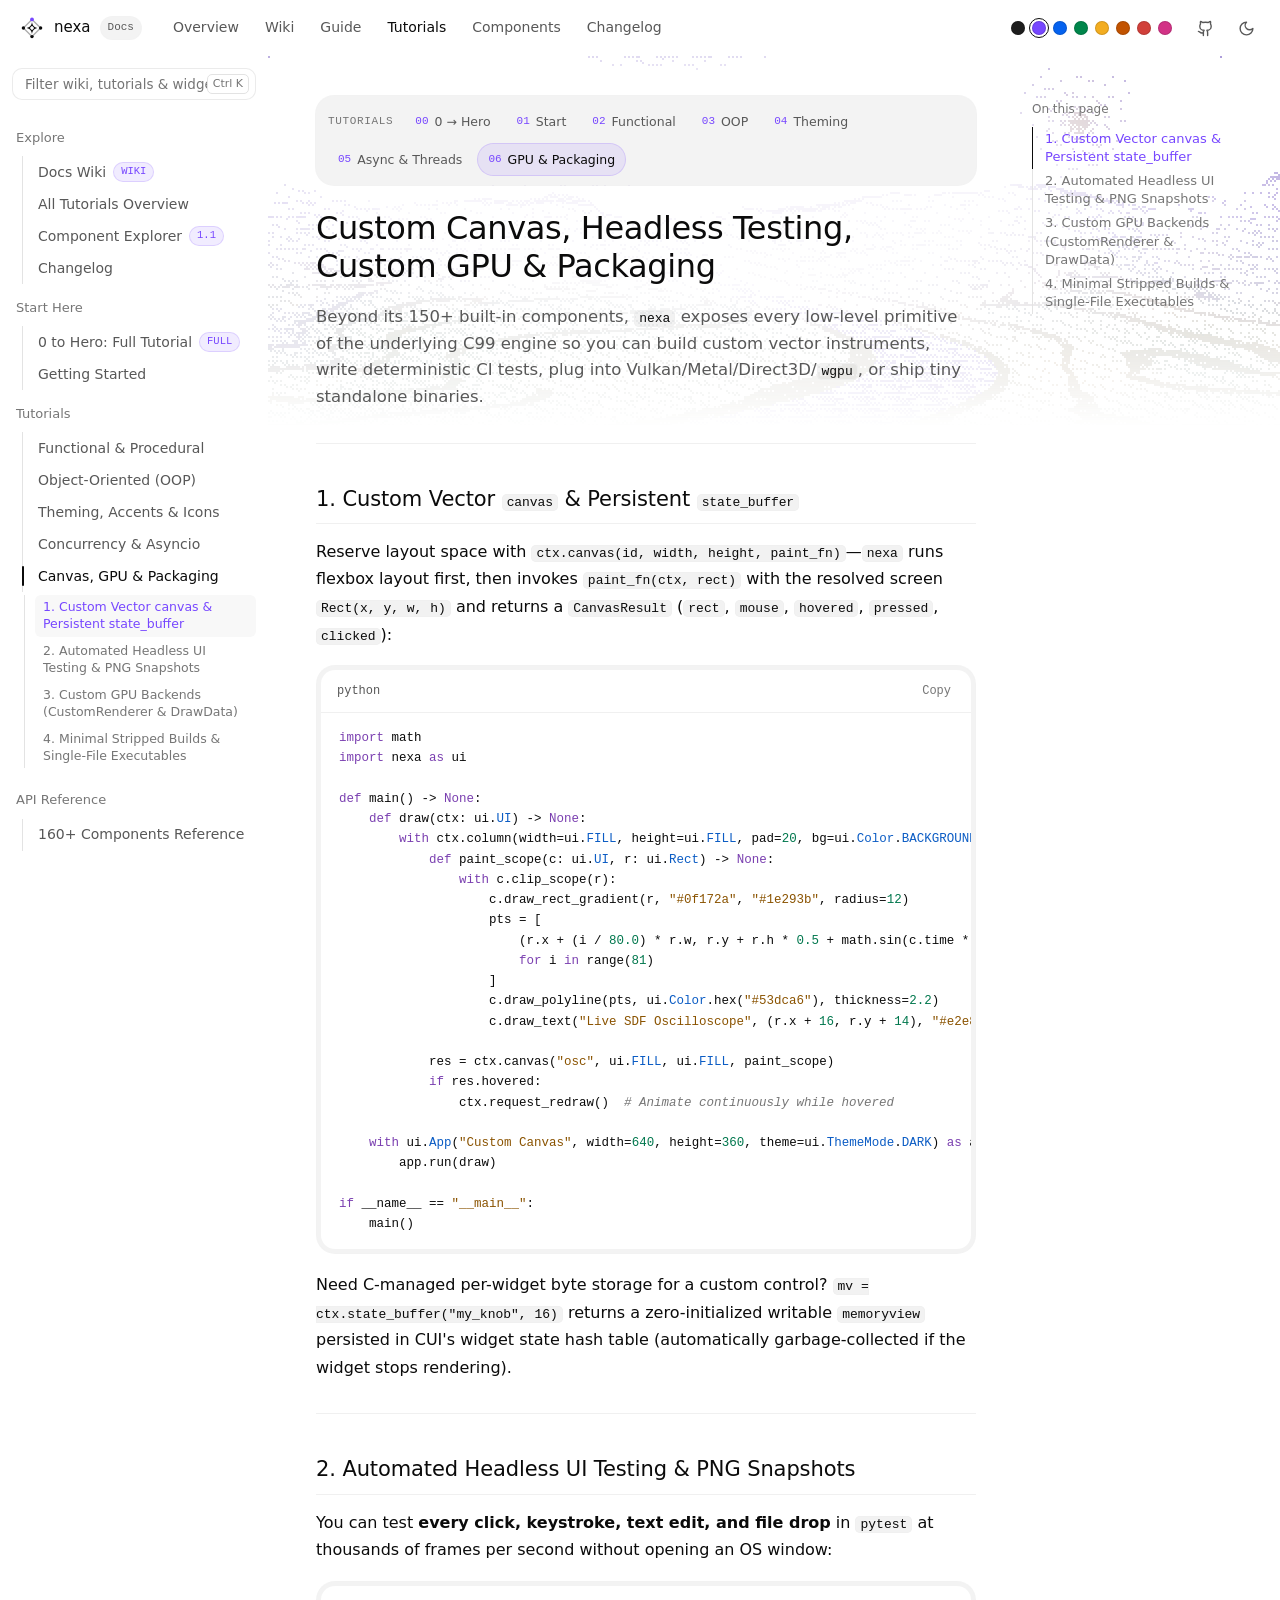
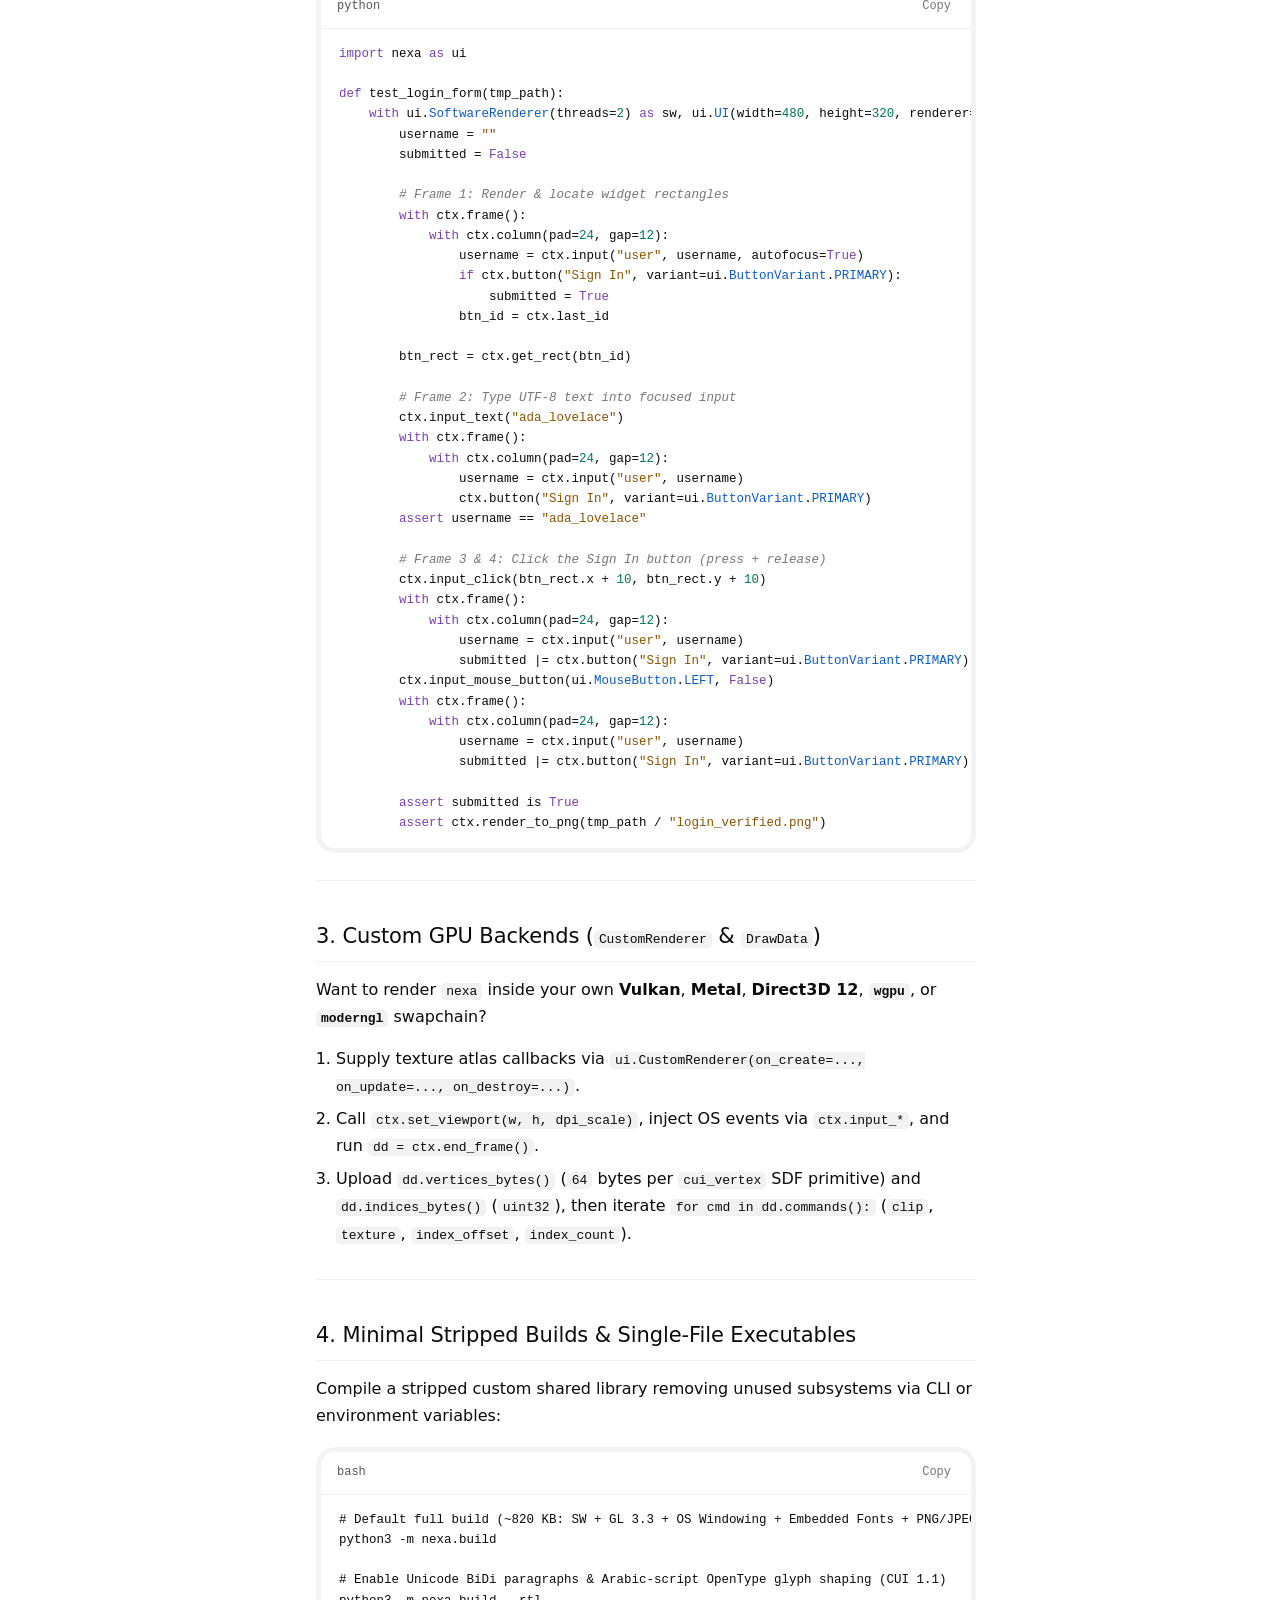
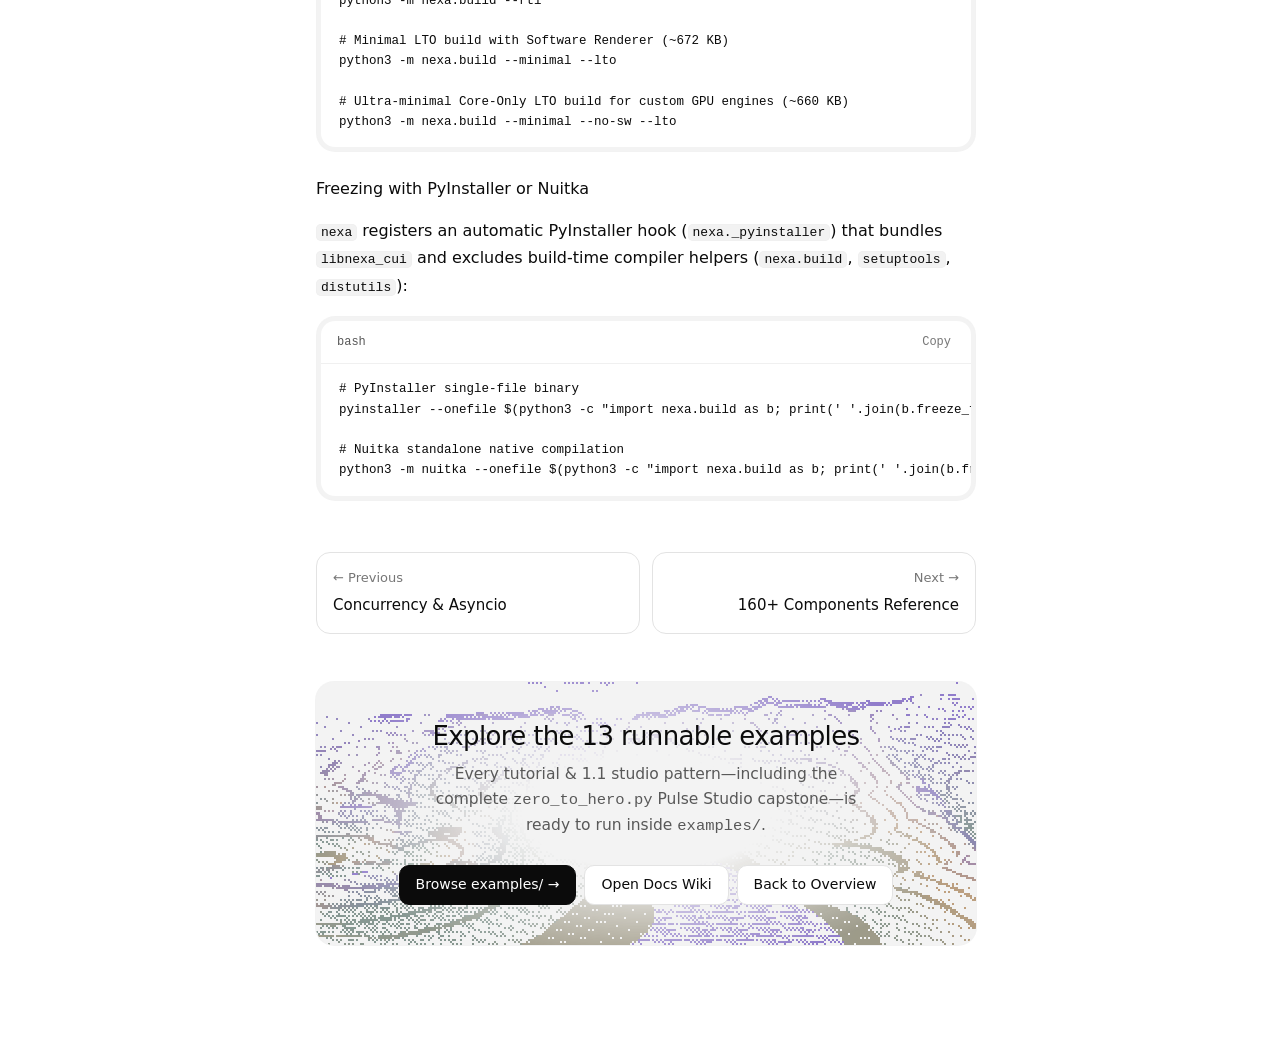
==== docs/advanced-rendering-and-packaging.html @ 8cdee686 "Pre-render multi-page static Docs & Wiki and add GitHub Wiki sync workflow Co-authored-by: arena-age" ====
<!DOCTYPE html>
<html lang="en" data-theme="light">
<head>
  <meta charset="UTF-8" />
  <meta name="viewport" content="width=device-width, initial-scale=1.0" />
  <title>Canvas, GPU &amp; Packaging — nexa Documentation</title>
  <meta name="description" content="Canvas, GPU &amp; Packaging — step-by-step guide and runnable Python examples for nexa (nexa-ui)." />
  <link rel="icon" type="image/svg+xml" href="assets/favicon.svg?v=1.2.0" />
  <link rel="stylesheet" href="assets/styles.css?v=1.2.0" />
  <script>
    try {
      const saved = localStorage.getItem("nexa_theme");
      const dark = saved ? saved === "dark" : matchMedia("(prefers-color-scheme: dark)").matches;
      document.documentElement.dataset.theme = dark ? "dark" : "light";
    } catch (e) {}
  </script>
</head>
<body class="guide-mode">
  <!-- Sticky Top Bar with Reading Progress Hairline -->
  <header class="topbar">
    <div class="topbar-inner">
      <a class="brand" href="index.html">
        <svg class="brand-mark-svg" viewBox="0 0 24 24" fill="none" aria-hidden="true" focusable="false">
          <path d="M12 3.4 L20.6 12 L12 20.6 L3.4 12 Z" stroke="currentColor" stroke-opacity="0.34" stroke-width="1.35" stroke-linejoin="round"/>
          <path fill-rule="evenodd" clip-rule="evenodd"
                d="M12 5.2 C12 9.4 14.6 12 18.8 12 C14.6 12 12 14.6 12 18.8 C12 14.6 9.4 12 5.2 12 C9.4 12 12 9.4 12 5.2 Z M12 9.8 L14.2 12 L12 14.2 L9.8 12 Z"
                fill="currentColor"/>
          <circle cx="12" cy="3.4" r="1.9" fill="var(--accent)"/>
          <circle cx="20.6" cy="12" r="1.7" fill="currentColor"/>
          <circle cx="12" cy="20.6" r="1.7" fill="currentColor"/>
          <circle cx="3.4" cy="12" r="1.7" fill="currentColor"/>
        </svg>
        <span>nexa</span>
        <span class="brand-badge">Docs</span>
      </a>
      <nav class="nav-links" aria-label="Primary">
        <a class="nav-link" href="index.html">Overview</a>
        <a class="nav-link" data-nav="wiki" href="wiki.html">Wiki</a>
        <a class="nav-link" data-nav="guide" href="getting-started.html">Guide</a>
        <a class="nav-link active" data-nav="tutorials" href="tutorials.html">Tutorials</a>
        <a class="nav-link" data-nav="components" href="components.html">Components</a>
        <a class="nav-link" data-nav="changelog" href="changelog.html">Changelog</a>
      </nav>
      <div class="topbar-right">
        <div class="accent-strip" id="header-accent-strip" title="Switch live OKLCH accent"></div>
        <a class="icon-btn" href="https://github.com/x017/nexa" target="_blank" rel="noopener" aria-label="Source on GitHub" title="Source on GitHub">
          <svg viewBox="0 0 24 24" fill="none" stroke="currentColor" stroke-width="2" stroke-linecap="round" stroke-linejoin="round"><path d="M15 22v-4a4.8 4.8 0 0 0-1-3.5c3 0 6-2 6-5.5.08-1.25-.27-2.48-1-3.5.28-1.15.28-2.35 0-3.5 0 0-1 0-3 1.5-2.64-.5-5.36-.5-8 0C6 2 5 2 5 2c-.3 1.15-.3 2.35 0 3.5A5.403 5.403 0 0 0 4 9c0 3.5 3 5.5 6 5.5-.39.49-.68 1.05-.85 1.65-.17.6-.22 1.23-.15 1.85v4"/><path d="M9 18c-4.51 2-5-2-7-2"/></svg>
        </a>
        <button class="icon-btn" id="theme-toggle-btn" type="button" aria-label="Switch theme"></button>
      </div>
    </div>
    <div class="read-progress" id="read-progress"></div>
  </header>

  <!-- Documentation Layout Shell -->
  <div class="docs-shell">
    <!-- Left Chapter Navigation + Instant Filter -->
    <aside class="docs-sidebar" aria-label="Documentation chapters">
      <div class="search-box">
        <input id="docs-search-input" type="search" placeholder="Filter wiki, tutorials &amp; widgets…" autocomplete="off" />
        <span class="search-kbd">Ctrl K</span>
      </div>
      <div class="search-results" id="docs-search-results"></div>
      <nav id="docs-sidebar-nav"><div class="sidebar-group-title">Explore</div><a class="sidebar-link" href="wiki.html">Docs Wiki <span class="badge-new">WIKI</span></a><a class="sidebar-link" href="tutorials.html">All Tutorials Overview</a><a class="sidebar-link" href="components.html">Component Explorer <span class="badge-new">1.1</span></a><a class="sidebar-link" href="changelog.html">Changelog</a><div class="sidebar-group-title">Start Here</div><a class="sidebar-link" href="zero-to-hero.html">0 to Hero: Full Tutorial <span class="badge-new">FULL</span></a><a class="sidebar-link" href="getting-started.html">Getting Started</a><div class="sidebar-group-title">Tutorials</div><a class="sidebar-link" href="tutorial-functional.html">Functional &amp; Procedural</a><a class="sidebar-link" href="tutorial-oop.html">Object-Oriented (OOP)</a><a class="sidebar-link" href="theming-and-styling.html">Theming, Accents &amp; Icons</a><a class="sidebar-link" href="concurrency-and-async.html">Concurrency &amp; Asyncio</a><a class="sidebar-link active" href="advanced-rendering-and-packaging.html">Canvas, GPU &amp; Packaging</a><div class="sidebar-sublinks"><a class="sidebar-sublink" href="#1-custom-vector-canvas-persistent-state-buffer" data-anchor="1-custom-vector-canvas-persistent-state-buffer">1. Custom Vector canvas &amp; Persistent state_buffer</a><a class="sidebar-sublink" href="#2-automated-headless-ui-testing-png-snapshots" data-anchor="2-automated-headless-ui-testing-png-snapshots">2. Automated Headless UI Testing &amp; PNG Snapshots</a><a class="sidebar-sublink" href="#3-custom-gpu-backends-customrenderer-drawdata" data-anchor="3-custom-gpu-backends-customrenderer-drawdata">3. Custom GPU Backends (CustomRenderer &amp; DrawData)</a><a class="sidebar-sublink" href="#4-minimal-stripped-builds-single-file-executables" data-anchor="4-minimal-stripped-builds-single-file-executables">4. Minimal Stripped Builds &amp; Single-File Executables</a></div><div class="sidebar-group-title">API Reference</div><a class="sidebar-link" href="components-reference.html">160+ Components Reference</a></nav>
    </aside>

    <!-- Main Content Area with Procedural Topographic Backdrop -->
    <div class="docs-content-grid docs-main-wrap">
      <div class="docs-art" id="docs-hero-art"></div>

      <div class="docs-page-inner">
        <main class="docs-main">
          <article class="prose" id="docs-article">
<div class="tutorial-track" aria-label="Tutorial curriculum"><span class="tutorial-track-label">Tutorials</span><a class="track-step" href="zero-to-hero.html"><span class="track-step-num">00</span><span>0 → Hero</span></a><a class="track-step" href="getting-started.html"><span class="track-step-num">01</span><span>Start</span></a><a class="track-step" href="tutorial-functional.html"><span class="track-step-num">02</span><span>Functional</span></a><a class="track-step" href="tutorial-oop.html"><span class="track-step-num">03</span><span>OOP</span></a><a class="track-step" href="theming-and-styling.html"><span class="track-step-num">04</span><span>Theming</span></a><a class="track-step" href="concurrency-and-async.html"><span class="track-step-num">05</span><span>Async &amp; Threads</span></a><a class="track-step active" href="advanced-rendering-and-packaging.html"><span class="track-step-num">06</span><span>GPU &amp; Packaging</span></a></div><h1 id="custom-canvas-headless-testing-custom-gpu-packaging">Custom Canvas, Headless Testing, Custom GPU &amp; Packaging</h1>
<p>Beyond its 150+ built-in components, <code>nexa</code> exposes every low-level primitive of the underlying C99 engine so you can build custom vector instruments, write deterministic CI tests, plug into Vulkan/Metal/Direct3D/<code>wgpu</code>, or ship tiny standalone binaries.</p>
<hr />
<h2 id="1-custom-vector-canvas-persistent-state-buffer">1. Custom Vector <code>canvas</code> &amp; Persistent <code>state_buffer</code></h2>
<p>Reserve layout space with <code>ctx.canvas(id, width, height, paint_fn)</code>—<code>nexa</code> runs flexbox layout first, then invokes <code>paint_fn(ctx, rect)</code> with the resolved screen <code>Rect(x, y, w, h)</code> and returns a <code>CanvasResult</code> (<code>rect</code>, <code>mouse</code>, <code>hovered</code>, <code>pressed</code>, <code>clicked</code>):</p>
<div class="code-panel"><div class="code-header"><span>python</span><button class="copy-mini" data-copy-code="1" type="button">Copy</button></div><pre><code><span class="tok-kw">import</span> math
<span class="tok-kw">import</span> nexa <span class="tok-kw">as</span> ui

<span class="tok-kw">def</span> main() -&gt; <span class="tok-kw">None</span>:
    <span class="tok-kw">def</span> draw(ctx: ui.<span class="tok-cls">UI</span>) -&gt; <span class="tok-kw">None</span>:
        <span class="tok-kw">with</span> ctx.column(width=ui.<span class="tok-cls">FILL</span>, height=ui.<span class="tok-cls">FILL</span>, pad=<span class="tok-num">20</span>, bg=ui.<span class="tok-cls">Color</span>.<span class="tok-cls">BACKGROUND</span>):
            <span class="tok-kw">def</span> paint_scope(c: ui.<span class="tok-cls">UI</span>, r: ui.<span class="tok-cls">Rect</span>) -&gt; <span class="tok-kw">None</span>:
                <span class="tok-kw">with</span> c.clip_scope(r):
                    c.draw_rect_gradient(r, <span class="tok-str">&quot;#0f172a&quot;</span>, <span class="tok-str">&quot;#1e293b&quot;</span>, radius=<span class="tok-num">12</span>)
                    pts = [
                        (r.x + (i / <span class="tok-num">80.0</span>) * r.w, r.y + r.h * <span class="tok-num">0.5</span> + math.sin(c.time * <span class="tok-num">4.0</span> + i * <span class="tok-num">0.2</span>) * (r.h * <span class="tok-num">0.3</span>))
                        <span class="tok-kw">for</span> i <span class="tok-kw">in</span> range(<span class="tok-num">81</span>)
                    ]
                    c.draw_polyline(pts, ui.<span class="tok-cls">Color</span>.hex(<span class="tok-str">&quot;#53dca6&quot;</span>), thickness=<span class="tok-num">2.2</span>)
                    c.draw_text(<span class="tok-str">&quot;Live SDF Oscilloscope&quot;</span>, (r.x + <span class="tok-num">16</span>, r.y + <span class="tok-num">14</span>), <span class="tok-str">&quot;#e2e8f0&quot;</span>, size=<span class="tok-num">13</span>)

            res = ctx.canvas(<span class="tok-str">&quot;osc&quot;</span>, ui.<span class="tok-cls">FILL</span>, ui.<span class="tok-cls">FILL</span>, paint_scope)
            <span class="tok-kw">if</span> res.hovered:
                ctx.request_redraw()  <span class="tok-com"># Animate continuously while hovered</span>

    <span class="tok-kw">with</span> ui.<span class="tok-cls">App</span>(<span class="tok-str">&quot;Custom Canvas&quot;</span>, width=<span class="tok-num">640</span>, height=<span class="tok-num">360</span>, theme=ui.<span class="tok-cls">ThemeMode</span>.<span class="tok-cls">DARK</span>) <span class="tok-kw">as</span> app:
        app.run(draw)

<span class="tok-kw">if</span> __name__ == <span class="tok-str">&quot;__main__&quot;</span>:
    main()</code></pre></div>
<p>Need C-managed per-widget byte storage for a custom control? <code>mv = ctx.state_buffer(&quot;my_knob&quot;, 16)</code> returns a zero-initialized writable <code>memoryview</code> persisted in CUI&#x27;s widget state hash table (automatically garbage-collected if the widget stops rendering).</p>
<hr />
<h2 id="2-automated-headless-ui-testing-png-snapshots">2. Automated Headless UI Testing &amp; PNG Snapshots</h2>
<p>You can test <strong>every click, keystroke, text edit, and file drop</strong> in <code>pytest</code> at thousands of frames per second without opening an OS window:</p>
<div class="code-panel"><div class="code-header"><span>python</span><button class="copy-mini" data-copy-code="1" type="button">Copy</button></div><pre><code><span class="tok-kw">import</span> nexa <span class="tok-kw">as</span> ui

<span class="tok-kw">def</span> test_login_form(tmp_path):
    <span class="tok-kw">with</span> ui.<span class="tok-cls">SoftwareRenderer</span>(threads=<span class="tok-num">2</span>) <span class="tok-kw">as</span> sw, ui.<span class="tok-cls">UI</span>(width=<span class="tok-num">480</span>, height=<span class="tok-num">320</span>, renderer=sw) <span class="tok-kw">as</span> ctx:
        username = <span class="tok-str">&quot;&quot;</span>
        submitted = <span class="tok-kw">False</span>

        <span class="tok-com"># Frame 1: Render &amp; locate widget rectangles</span>
        <span class="tok-kw">with</span> ctx.frame():
            <span class="tok-kw">with</span> ctx.column(pad=<span class="tok-num">24</span>, gap=<span class="tok-num">12</span>):
                username = ctx.input(<span class="tok-str">&quot;user&quot;</span>, username, autofocus=<span class="tok-kw">True</span>)
                <span class="tok-kw">if</span> ctx.button(<span class="tok-str">&quot;Sign In&quot;</span>, variant=ui.<span class="tok-cls">ButtonVariant</span>.<span class="tok-cls">PRIMARY</span>):
                    submitted = <span class="tok-kw">True</span>
                btn_id = ctx.last_id

        btn_rect = ctx.get_rect(btn_id)

        <span class="tok-com"># Frame 2: Type UTF-8 text into focused input</span>
        ctx.input_text(<span class="tok-str">&quot;ada_lovelace&quot;</span>)
        <span class="tok-kw">with</span> ctx.frame():
            <span class="tok-kw">with</span> ctx.column(pad=<span class="tok-num">24</span>, gap=<span class="tok-num">12</span>):
                username = ctx.input(<span class="tok-str">&quot;user&quot;</span>, username)
                ctx.button(<span class="tok-str">&quot;Sign In&quot;</span>, variant=ui.<span class="tok-cls">ButtonVariant</span>.<span class="tok-cls">PRIMARY</span>)
        <span class="tok-kw">assert</span> username == <span class="tok-str">&quot;ada_lovelace&quot;</span>

        <span class="tok-com"># Frame 3 &amp; 4: Click the Sign In button (press + release)</span>
        ctx.input_click(btn_rect.x + <span class="tok-num">10</span>, btn_rect.y + <span class="tok-num">10</span>)
        <span class="tok-kw">with</span> ctx.frame():
            <span class="tok-kw">with</span> ctx.column(pad=<span class="tok-num">24</span>, gap=<span class="tok-num">12</span>):
                username = ctx.input(<span class="tok-str">&quot;user&quot;</span>, username)
                submitted |= ctx.button(<span class="tok-str">&quot;Sign In&quot;</span>, variant=ui.<span class="tok-cls">ButtonVariant</span>.<span class="tok-cls">PRIMARY</span>)
        ctx.input_mouse_button(ui.<span class="tok-cls">MouseButton</span>.<span class="tok-cls">LEFT</span>, <span class="tok-kw">False</span>)
        <span class="tok-kw">with</span> ctx.frame():
            <span class="tok-kw">with</span> ctx.column(pad=<span class="tok-num">24</span>, gap=<span class="tok-num">12</span>):
                username = ctx.input(<span class="tok-str">&quot;user&quot;</span>, username)
                submitted |= ctx.button(<span class="tok-str">&quot;Sign In&quot;</span>, variant=ui.<span class="tok-cls">ButtonVariant</span>.<span class="tok-cls">PRIMARY</span>)

        <span class="tok-kw">assert</span> submitted is <span class="tok-kw">True</span>
        <span class="tok-kw">assert</span> ctx.render_to_png(tmp_path / <span class="tok-str">&quot;login_verified.png&quot;</span>)</code></pre></div>
<hr />
<h2 id="3-custom-gpu-backends-customrenderer-drawdata">3. Custom GPU Backends (<code>CustomRenderer</code> &amp; <code>DrawData</code>)</h2>
<p>Want to render <code>nexa</code> inside your own <strong>Vulkan</strong>, <strong>Metal</strong>, <strong>Direct3D 12</strong>, <strong><code>wgpu</code></strong>, or <strong><code>moderngl</code></strong> swapchain?</p>
<ol><li>Supply texture atlas callbacks via <code>ui.CustomRenderer(on_create=..., on_update=..., on_destroy=...)</code>.</li><li>Call <code>ctx.set_viewport(w, h, dpi_scale)</code>, inject OS events via <code>ctx.input_*</code>, and run <code>dd = ctx.end_frame()</code>.</li><li>Upload <code>dd.vertices_bytes()</code> (<code>64</code> bytes per <code>cui_vertex</code> SDF primitive) and <code>dd.indices_bytes()</code> (<code>uint32</code>), then iterate <code>for cmd in dd.commands():</code> (<code>clip</code>, <code>texture</code>, <code>index_offset</code>, <code>index_count</code>).</li></ol>
<hr />
<h2 id="4-minimal-stripped-builds-single-file-executables">4. Minimal Stripped Builds &amp; Single-File Executables</h2>
<p>Compile a stripped custom shared library removing unused subsystems via CLI or environment variables:</p>
<div class="code-panel"><div class="code-header"><span>bash</span><button class="copy-mini" data-copy-code="1" type="button">Copy</button></div><pre><code># Default full build (~820 KB: SW + GL 3.3 + OS Windowing + Embedded Fonts + PNG/JPEG + 160+ widgets)
python3 -m nexa.build

# Enable Unicode BiDi paragraphs &amp; Arabic-script OpenType glyph shaping (CUI 1.1)
python3 -m nexa.build --rtl

# Minimal LTO build with Software Renderer (~672 KB)
python3 -m nexa.build --minimal --lto

# Ultra-minimal Core-Only LTO build for custom GPU engines (~660 KB)
python3 -m nexa.build --minimal --no-sw --lto</code></pre></div>
<h3 id="freezing-with-pyinstaller-or-nuitka">Freezing with PyInstaller or Nuitka</h3>
<p><code>nexa</code> registers an automatic PyInstaller hook (<code>nexa._pyinstaller</code>) that bundles <code>libnexa_cui</code> and excludes build-time compiler helpers (<code>nexa.build</code>, <code>setuptools</code>, <code>distutils</code>):</p>
<div class="code-panel"><div class="code-header"><span>bash</span><button class="copy-mini" data-copy-code="1" type="button">Copy</button></div><pre><code># PyInstaller single-file binary
pyinstaller --onefile $(python3 -c &quot;import nexa.build as b; print(&#x27; &#x27;.join(b.freeze_flags(&#x27;pyinstaller&#x27;)))&quot;) app.py

# Nuitka standalone native compilation
python3 -m nuitka --onefile $(python3 -c &quot;import nexa.build as b; print(&#x27; &#x27;.join(b.freeze_flags(&#x27;nuitka&#x27;)))&quot;) app.py</code></pre></div><div class="pager-nav"><a class="pager-card prev" href="concurrency-and-async.html"><span>← Previous</span><strong>Concurrency &amp; Asyncio</strong></a><a class="pager-card next" href="components-reference.html"><span>Next →</span><strong>160+ Components Reference</strong></a></div>
          </article>

          <!-- Subtle Closing Procedural Topographic Band -->
          <section class="home-cta compact" id="docs-cta-band">
            <div class="home-cta-body">
              <h2>Explore the 13 runnable examples</h2>
              <p>Every tutorial &amp; 1.1 studio pattern—including the complete <code>zero_to_hero.py</code> Pulse Studio capstone—is ready to run inside <code>examples/</code>.</p>
              <div class="hero-actions">
                <a class="btn btn-primary" href="https://github.com/x017/nexa/tree/main/examples" target="_blank" rel="noopener">Browse examples/ →</a>
                <a class="btn" href="wiki.html">Open Docs Wiki</a>
                <a class="btn" href="index.html">Back to Overview</a>
              </div>
            </div>
          </section>
        </main>

        <!-- Right Table of Contents -->
        <aside class="docs-toc" aria-label="On this page">
          <div class="toc-title">On this page</div>
          <nav id="docs-toc-links"><a class="toc-link" href="#1-custom-vector-canvas-persistent-state-buffer" data-anchor="1-custom-vector-canvas-persistent-state-buffer">1. Custom Vector canvas &amp; Persistent state_buffer</a><a class="toc-link" href="#2-automated-headless-ui-testing-png-snapshots" data-anchor="2-automated-headless-ui-testing-png-snapshots">2. Automated Headless UI Testing &amp; PNG Snapshots</a><a class="toc-link" href="#3-custom-gpu-backends-customrenderer-drawdata" data-anchor="3-custom-gpu-backends-customrenderer-drawdata">3. Custom GPU Backends (CustomRenderer &amp; DrawData)</a><a class="toc-link" href="#4-minimal-stripped-builds-single-file-executables" data-anchor="4-minimal-stripped-builds-single-file-executables">4. Minimal Stripped Builds &amp; Single-File Executables</a></nav>
        </aside>
      </div>
    </div>
  </div>

  <script src="assets/search-index.js?v=1.2.0" defer></script>
  <script src="assets/dither.js?v=1.2.0" defer></script>
  <script src="assets/site.js?v=1.2.0" defer></script>
</body>
</html>
---- docs/assets/styles.css ----
/* ==========================================================================
   nexa Documentation & Landing Page Design System
   Matches CUI's exact tokens, recessed bezel framing, typography, motion, and
   ordered 8x8 Bayer dithered landscape background (`https://yappologistic.github.io/CUI/`).
   ========================================================================== */

:root {
  --base: #ffffff;
  --sheet-edge: rgb(0 0 0 / 0.08);
  --bezel: #f3f3f3;
  --bezel-edge: rgb(0 0 0 / 0.05);
  --bg: #ffffff;
  --surface: #ffffff;
  --surface-muted: #f8f8f8;
  --surface-sunk: #f3f3f3;
  --fg: #0b0b0b;
  --text-2: #585858;
  --text-3: #767676;
  --border: #e3e3e3;
  --border-subtle: #f0f0f0;
  --border-strong: #949494;
  --hover: #0b0b0b0d;
  --active: #0b0b0b16;
  --focus: #1f7dcfe6;
  --scrim: #0a0a0c52;
  --success: #00774d;
  --warning: #9f6202;
  --danger: #c9302d;
  --code-kw: #7a3fb0;
  --code-fn: #0b5cc4;
  --code-const: #0b0b0b;
  --code-str: #8a5300;
  --code-num: #00774d;
  --code-com: #767676;
  --shadow-sm: 0 1px 2px rgb(0 0 0 / 0.05), 0 6px 16px -4px rgb(0 0 0 / 0.08);
  --shadow-float: 0 1px 3px rgb(0 0 0 / 0.06), 0 12px 32px -4px rgb(0 0 0 / 0.12);

  /* Active CUI Accent (defaults to Accent.BLUE light #0562ef) */
  --accent: #0562ef;
  --accent-fg: #ffffff;
  --accent-subtle: rgba(5, 98, 239, 0.10);
  --accent-ring: rgba(5, 98, 239, 0.28);

  /* CUI's exact corner radius & motion scales */
  --radius-control: 10px;
  --radius-item: 8px;
  --radius-panel: 14px;
  --radius-surface: 18px;
  --radius-small: 6px;
  --t-highlight: 100ms;
  --t-hover: 140ms;
  --t-state: 180ms;
  --t-enter: 260ms;
  --t-exit: 160ms;
  --ease: cubic-bezier(0.22, 1, 0.36, 1);

  --sidebar-w: 268px;
  --topbar-h: 56px;
  --font: "Inter", -apple-system, BlinkMacSystemFont, "Segoe UI", system-ui, sans-serif;
  --font-display: "Geist", "Inter", -apple-system, BlinkMacSystemFont, system-ui, sans-serif;
  --font-mono: "Geist Mono", "JetBrains Mono", ui-monospace, SFMono-Regular, Menlo, Consolas, monospace;
  color-scheme: light;
}

:root[data-theme="dark"] {
  --base: #121212;
  --sheet-edge: rgb(255 255 255 / 0.08);
  --bezel: #1c1c1c;
  --bezel-edge: rgb(255 255 255 / 0.05);
  --bg: #121212;
  --surface: #181818;
  --surface-muted: #1f1f1f;
  --surface-sunk: #0e0e0e;
  --fg: #f2f2f2;
  --text-2: #b4b4b4;
  --text-3: #8c8c8c;
  --border: #2b2b2b;
  --border-subtle: #222222;
  --border-strong: #676767;
  --hover: #f2f2f20d;
  --active: #f2f2f216;
  --focus: #55adffe6;
  --scrim: #0000008c;
  --success: #55d69f;
  --warning: #f2bd68;
  --danger: #f2716c;
  --code-kw: #c9a6ff;
  --code-fn: #7cc4f0;
  --code-const: #f2f2f2;
  --code-str: #f2bd68;
  --code-num: #55d69f;
  --code-com: #8c8c8c;
  --shadow-sm: 0 1px 2px rgb(0 0 0 / 0.22), 0 8px 20px -4px rgb(0 0 0 / 0.34);
  --shadow-float: 0 1px 3px rgb(0 0 0 / 0.24), 0 14px 36px -4px rgb(0 0 0 / 0.4);

  --accent: #6ba3ff;
  --accent-fg: #071428;
  --accent-subtle: rgba(107, 163, 255, 0.14);
  --accent-ring: rgba(107, 163, 255, 0.34);
  color-scheme: dark;
}

*, *::before, *::after {
  box-sizing: border-box;
}

html {
  scroll-behavior: smooth;
  scrollbar-width: thin;
  scrollbar-color: var(--border-strong) transparent;
  caret-color: var(--fg);
  accent-color: var(--fg);
}

::-webkit-scrollbar { width: 10px; height: 10px; }
::-webkit-scrollbar-track { background: transparent; }
::-webkit-scrollbar-thumb {
  background: color-mix(in oklab, var(--fg) 18%, transparent);
  border-radius: 10px;
  border: 3px solid transparent;
  background-clip: content-box;
}
::-webkit-scrollbar-thumb:hover {
  background-color: color-mix(in oklab, var(--fg) 30%, transparent);
}

body {
  margin: 0;
  min-height: 100vh;
  background: var(--base);
  color: var(--fg);
  font: 400 14px/1.55 var(--font);
  font-feature-settings: "cv11", "ss01";
  -webkit-font-smoothing: antialiased;
  -moz-osx-font-smoothing: grayscale;
}

a {
  color: inherit;
  text-decoration: none;
}

button, input, textarea, select {
  font: inherit;
  color: inherit;
}

code, kbd, pre {
  font-family: var(--font-mono);
}

::selection {
  background: color-mix(in srgb, var(--focus) 28%, transparent);
}

:focus-visible {
  outline: 2px solid var(--focus);
  outline-offset: 3px;
}

/* ==========================================================================
   Ordered Bayer Dither Canvas & Masked Backdrops
   ========================================================================== */

.dither {
  position: absolute;
  inset: 0;
  overflow: hidden;
  pointer-events: none;
}

.dither canvas {
  display: block;
  width: 100%;
  height: 100%;
  image-rendering: pixelated;
  image-rendering: crisp-edges;
  opacity: 0;
  transition: opacity 900ms var(--ease);
}

.dither.shown canvas {
  opacity: 1;
}

.dither.instant canvas {
  transition: none;
}

/* Landing page shell & hero dithered mountain backdrop:
   Two intersected masks fade the dots downwards into --bg AND keep the region
   behind the centered headline calm so text contrast stays well above 4.5:1. */
.home-shell {
  position: relative;
  isolation: isolate;
}

.home-art {
  position: absolute;
  inset: 0 0 auto 0;
  height: 760px;
  z-index: -1;
  overflow: hidden;
  pointer-events: none;
  opacity: 0.56;
  --fade: linear-gradient(to bottom, #000 0%, #000 30%, transparent 94%);
  --calm: radial-gradient(ellipse 740px 260px at 50% 235px, rgb(0 0 0 / 0.15) 45%, #000 100%);
  -webkit-mask-image: var(--fade), var(--calm);
  mask-image: var(--fade), var(--calm);
  -webkit-mask-composite: source-in;
  mask-composite: intersect;
}

:root[data-theme="dark"] .home-art {
  opacity: 0.55;
}

.home-art .dither {
  will-change: transform;
}

/* Documentation portal (`guide.html`) dithered chapter header backdrop */
.docs-main-wrap {
  position: relative;
  isolation: isolate;
  min-width: 0;
}

.docs-art {
  position: absolute;
  inset: 0 0 auto 0;
  height: 390px;
  z-index: -1;
  overflow: hidden;
  pointer-events: none;
  opacity: 0.50;
  --fade: linear-gradient(to bottom, #000 0%, #000 22%, transparent 95%);
  --calm: radial-gradient(ellipse 680px 220px at 42% 130px, rgb(0 0 0 / 0.12) 45%, #000 100%);
  -webkit-mask-image: var(--fade), var(--calm);
  mask-image: var(--fade), var(--calm);
  -webkit-mask-composite: source-in;
  mask-composite: intersect;
}

:root[data-theme="dark"] .docs-art {
  opacity: 0.48;
}

/* Closing dithered Snake River CTA band (matches CUI's .home-cta) */
.home-cta {
  position: relative;
  isolation: isolate;
  overflow: hidden;
  margin-top: 120px;
  min-height: 360px;
  display: grid;
  place-items: center;
  padding: 56px 24px;
  border-radius: var(--radius-surface);
  background: var(--bezel);
  box-shadow: 0 0 0 1px var(--bezel-edge);
  text-align: center;
}

.home-cta.compact {
  margin-top: 48px;
  min-height: 250px;
  padding: 40px 24px;
}

.home-cta .dither {
  z-index: -1;
  opacity: 0.62;
  -webkit-mask-image: radial-gradient(ellipse 62% 70% at 50% 50%, transparent 30%, #000 82%);
  mask-image: radial-gradient(ellipse 62% 70% at 50% 50%, transparent 30%, #000 82%);
}

:root[data-theme="dark"] .home-cta .dither {
  opacity: 0.60;
}

.home-cta-body {
  position: relative;
  z-index: 1;
}

.home-cta h2 {
  margin: 0;
  font: 500 34px/1.1 var(--font-display);
  letter-spacing: -0.025em;
}

.home-cta.compact h2 {
  font-size: 26px;
}

.home-cta p {
  color: var(--text-2);
  margin: 12px auto 0;
  max-width: 44ch;
  font-size: 15.5px;
  line-height: 1.6;
}

.home-cta .hero-actions {
  margin-top: 26px;
}

.home-cta .btn:not(.btn-primary) {
  background: var(--bg);
}

.art-credit {
  margin: 14px 0 0;
  text-align: center;
  font-size: 12px;
  color: var(--text-3);
}

/* ==========================================================================
   Top Navigation Bar (matches CUI's borderless sticky topbar + scroll hairline)
   ========================================================================== */

.topbar {
  position: sticky;
  top: 0;
  z-index: 40;
  height: var(--topbar-h);
  background: var(--base);
  background: color-mix(in oklab, var(--base) 88%, transparent);
  -webkit-backdrop-filter: blur(10px);
  backdrop-filter: blur(10px);
  box-shadow: 0 1px 0 transparent;
  transition: box-shadow var(--t-state);
}

body.scrolled .topbar {
  box-shadow: 0 1px 0 var(--border-subtle);
}

.read-progress {
  position: absolute;
  left: 0;
  right: 0;
  bottom: -1px;
  height: 2px;
  background: var(--fg);
  transform: scaleX(0);
  transform-origin: 0 50%;
  opacity: 0;
  transition: opacity var(--t-state);
  pointer-events: none;
}

body.guide-mode .read-progress {
  opacity: 0.85;
}

.topbar-inner {
  height: 100%;
  padding: 0 16px 0 20px;
  display: flex;
  align-items: center;
  gap: 8px;
}

.brand {
  display: inline-flex;
  align-items: center;
  gap: 10px;
  margin-right: 12px;
  font-weight: 500;
  font-size: 15px;
}

.brand-mark-svg {
  display: block;
  flex: none;
  width: 24px;
  height: 24px;
  color: var(--fg);
  transition: transform 220ms var(--ease);
}

.brand:hover .brand-mark-svg {
  transform: rotate(45deg) scale(1.04);
}

.brand-badge {
  font-family: var(--font-mono);
  font-size: 11px;
  font-weight: 500;
  padding: 2px 7px;
  border-radius: 999px;
  background: var(--bezel);
  box-shadow: 0 0 0 1px var(--bezel-edge);
  color: var(--text-2);
}

.nav-links {
  display: flex;
  align-items: center;
  gap: 2px;
  min-width: 0;
  overflow-x: auto;
  scrollbar-width: none;
}

.nav-links::-webkit-scrollbar {
  display: none;
}

.nav-link {
  padding: 6px 12px;
  border-radius: var(--radius-item);
  color: var(--text-2);
  font-size: 14px;
  font-weight: 500;
  white-space: nowrap;
  transition: color var(--t-hover), background-color var(--t-hover);
}

.nav-link:hover,
.nav-link.active {
  color: var(--fg);
}

.topbar-right {
  margin-left: auto;
  display: flex;
  align-items: center;
  gap: 6px;
}

/* CUI Accent Swatch Dots */
.accent-strip {
  display: inline-flex;
  align-items: center;
  gap: 7px;
  padding: 0 10px;
}

.accent-dot {
  width: 14px;
  height: 14px;
  border-radius: 50%;
  border: 0;
  padding: 0;
  cursor: pointer;
  box-shadow: inset 0 0 0 1px rgb(0 0 0 / 0.14);
  position: relative;
  transition: transform var(--t-hover) var(--ease);
}

.accent-dot:hover {
  transform: scale(1.14);
}

.accent-dot.active::after {
  content: "";
  position: absolute;
  inset: -3px;
  border-radius: 50%;
  border: 1.5px solid var(--fg);
}

.icon-btn {
  height: 34px;
  min-width: 34px;
  padding: 0 9px;
  border: 0;
  background: transparent;
  color: var(--text-2);
  border-radius: var(--radius-control);
  display: inline-flex;
  align-items: center;
  justify-content: center;
  gap: 6px;
  font-size: 13px;
  font-weight: 500;
  cursor: pointer;
  transition: background-color var(--t-hover), color var(--t-hover);
}

.icon-btn:hover {
  background: var(--hover);
  color: var(--fg);
}

.icon-btn svg {
  width: 17px;
  height: 17px;
}

/* ==========================================================================
   Landing Page (`index.html`) — Overview Layout, Hero, Stage & Numbered Sections
   ========================================================================== */

.page-home {
  max-width: 1320px;
  margin: 0 auto;
  padding: 92px 32px 72px;
}

.hero {
  max-width: 900px;
  margin: 0 auto;
  display: grid;
  justify-items: center;
  text-align: center;
}

@keyframes home-rise {
  from { opacity: 0; transform: translateY(14px); }
}

.hero > * {
  animation: home-rise 720ms var(--ease) both;
}
.hero > :nth-child(2) { animation-delay: 60ms; }
.hero > :nth-child(3) { animation-delay: 120ms; }
.hero > :nth-child(4) { animation-delay: 180ms; }
.hero > :nth-child(5) { animation-delay: 240ms; }

.hero-badge {
  display: inline-flex;
  align-items: center;
  gap: 8px;
  height: 30px;
  padding: 0 12px;
  margin-bottom: 26px;
  border-radius: 999px;
  background: color-mix(in oklab, var(--bg) 82%, transparent);
  box-shadow: 0 0 0 1px var(--border);
  color: var(--text-2);
  font-size: 13px;
  -webkit-backdrop-filter: blur(6px);
  backdrop-filter: blur(6px);
  transition: color var(--t-hover), box-shadow var(--t-hover);
}

.hero-badge:hover {
  color: var(--fg);
  box-shadow: 0 0 0 1px var(--border-strong);
}

.hero-badge .dot {
  width: 4px;
  height: 4px;
  border-radius: 50%;
  background: var(--accent);
}

.hero-badge strong {
  color: var(--fg);
  font-weight: 500;
}

.hero h1 {
  margin: 0;
  font: 500 clamp(38px, 5vw, 56px)/1.04 var(--font-display);
  letter-spacing: -0.034em;
  text-wrap: balance;
}

.hero h1 .accent-word {
  color: var(--accent);
  transition: color var(--t-state);
}

.hero-sub {
  margin: 18px auto 0;
  max-width: 56ch;
  font-size: 18px;
  line-height: 1.6;
  color: var(--text-2);
  text-wrap: balance;
}

.hero-actions {
  display: flex;
  flex-wrap: wrap;
  justify-content: center;
  align-items: center;
  gap: 8px;
  margin-top: 28px;
}

.btn {
  display: inline-flex;
  align-items: center;
  justify-content: center;
  gap: 7px;
  height: 40px;
  padding: 0 16px;
  border-radius: var(--radius-control);
  border: 1px solid var(--border);
  background: var(--surface);
  color: var(--fg);
  font-weight: 500;
  font-size: 14px;
  cursor: pointer;
  white-space: nowrap;
  transition: background-color var(--t-hover), border-color var(--t-hover), color var(--t-hover), transform 150ms var(--ease);
}

.btn:hover {
  border-color: var(--border-strong);
}

.btn:active {
  transform: scale(0.97);
}

.btn-primary {
  background: var(--fg);
  color: var(--bg);
  border-color: var(--fg);
}

.btn-primary:hover {
  background: color-mix(in oklab, var(--fg) 86%, var(--bg));
  border-color: color-mix(in oklab, var(--fg) 86%, var(--bg));
}

.btn svg {
  width: 15px;
  height: 15px;
}

/* Frosted One-Line Install Command Pill (matches CUI's .hero-cmd) */
.hero-cmd {
  display: inline-flex;
  align-items: center;
  gap: 6px;
  margin-top: 22px;
  height: 38px;
  padding: 0 5px 0 15px;
  border-radius: 999px;
  max-width: 100%;
  background: color-mix(in oklab, var(--bg) 78%, transparent);
  box-shadow: 0 0 0 1px var(--border);
  -webkit-backdrop-filter: blur(6px);
  backdrop-filter: blur(6px);
}

.hero-cmd code {
  font: 400 13px/1 var(--font-mono);
  color: var(--text-2);
  white-space: nowrap;
  overflow: hidden;
  text-overflow: ellipsis;
}

.cmd-prompt {
  color: var(--text-3);
  margin-right: 4px;
  user-select: none;
  font-family: var(--font-mono);
}

.copy-mini {
  flex: none;
  height: 28px;
  padding: 0 10px;
  border: 0;
  border-radius: 999px;
  background: transparent;
  color: var(--text-3);
  font-size: 12px;
  font-weight: 500;
  cursor: pointer;
  transition: color var(--t-hover), background-color var(--t-hover);
}

.copy-mini:hover {
  color: var(--fg);
  background: var(--hover);
}

/* Showcase Stage & Tabs (matches CUI's .home-show + .stage bezel) */
.home-show {
  margin-top: 64px;
}

.showcase-tabs {
  display: flex;
  flex-wrap: wrap;
  justify-content: center;
  gap: 4px;
  margin-bottom: 16px;
}

.tab-pill {
  height: 34px;
  padding: 0 14px;
  border: 0;
  border-radius: 999px;
  background: transparent;
  color: var(--text-2);
  font-size: 13.5px;
  font-weight: 500;
  cursor: pointer;
  transition: color var(--t-hover), background-color var(--t-state), box-shadow var(--t-state);
}

.tab-pill:hover {
  color: var(--fg);
}

.tab-pill.active {
  color: var(--fg);
  background: var(--bezel);
  box-shadow: 0 0 0 1px var(--bezel-edge);
}

.window-frame {
  position: relative;
  margin: 5px;
  border-radius: var(--radius-panel);
  background: var(--bg);
  box-shadow: 0 0 0 4px var(--bezel), 0 0 0 5px var(--bezel-edge);
  overflow: hidden;
}

.window-bar {
  height: 36px;
  padding: 0 14px;
  background: var(--surface-muted);
  border-bottom: 1px solid var(--border-subtle);
  display: flex;
  align-items: center;
  justify-content: space-between;
  font-size: 12px;
  color: var(--text-3);
  font-family: var(--font-mono);
}

.window-dots {
  display: flex;
  gap: 6px;
}

.window-dots i {
  width: 9px;
  height: 9px;
  border-radius: 50%;
  background: var(--border);
  display: inline-block;
}

.window-frame img {
  display: block;
  width: 100%;
  height: auto;
}

.showcase-caption {
  margin: 14px 6px 0;
  display: flex;
  justify-content: space-between;
  align-items: center;
  flex-wrap: wrap;
  gap: 10px;
  color: var(--text-2);
  font-size: 13.5px;
}

.text-link {
  color: var(--fg);
  font-weight: 500;
  text-decoration: underline;
  text-decoration-color: var(--border-strong);
  text-underline-offset: 4px;
  transition: text-decoration-color var(--t-hover);
}

.text-link:hover {
  text-decoration-color: var(--fg);
}

/* At-a-glance Monospace Metrics Strip (matches CUI's .home-strip) */
.home-strip {
  list-style: none;
  display: flex;
  flex-wrap: wrap;
  justify-content: center;
  margin: 44px 0 0;
  padding: 0;
}

.home-strip li {
  padding: 2px 24px;
  text-align: center;
}

.home-strip li + li {
  border-left: 1px solid var(--border-subtle);
}

.strip-v {
  display: block;
  font: 500 16px/1.25 var(--font-mono);
  color: var(--fg);
  letter-spacing: -0.01em;
}

.strip-k {
  display: block;
  margin-top: 5px;
  font: 400 11px/1.2 var(--font-mono);
  color: var(--text-3);
  text-transform: uppercase;
  letter-spacing: 0.07em;
}

/* Numbered Editorial Sections (`01` .. `05` matching CUI's .home-feature) */
.home-feature {
  margin-top: 120px;
  content-visibility: auto;
  contain-intrinsic-size: auto 560px;
}

.feature-head {
  display: grid;
  grid-template-columns: minmax(0, 5fr) minmax(0, 7fr);
  column-gap: 48px;
  margin-bottom: 32px;
  align-items: start;
}

.feature-head > * {
  grid-column: 1;
}

.feature-head p {
  grid-column: 2;
  grid-row: 2 / span 2;
  margin: 0;
  max-width: 54ch;
  color: var(--text-2);
  font-size: 15.5px;
  line-height: 1.6;
  padding-top: 4px;
}

.feature-head .text-link {
  grid-row: 3;
  display: inline-flex;
  align-items: center;
  gap: 4px;
  margin-top: 14px;
  font-size: 14px;
}

.feature-num {
  position: relative;
  font: 400 12.5px/1 var(--font-mono);
  color: var(--text-3);
  padding-bottom: 14px;
  margin-bottom: 18px;
  min-width: 48px;
  justify-self: start;
}

.feature-num::after {
  content: "";
  position: absolute;
  left: 0;
  right: 0;
  bottom: 0;
  height: 1px;
  background: var(--border-strong);
}

.feature-head h2 {
  margin: 0;
  font: 500 30px/1.15 var(--font-display);
  letter-spacing: -0.02em;
}

/* Paradigm Split Grid */
.paradigm-box {
  display: grid;
  grid-template-columns: minmax(0, 5fr) minmax(0, 7fr);
  gap: 32px;
  align-items: start;
}

.paradigm-selector {
  display: flex;
  flex-direction: column;
  gap: 10px;
}

.paradigm-card {
  text-align: left;
  padding: 16px 18px;
  border-radius: var(--radius-surface);
  border: 0;
  background: var(--bezel);
  box-shadow: 0 0 0 1px var(--bezel-edge);
  color: var(--fg);
  cursor: pointer;
  transition: box-shadow var(--t-hover), transform 280ms var(--ease);
}

.paradigm-card:hover {
  box-shadow: 0 0 0 1px var(--border-strong);
}

.paradigm-card.active {
  background: var(--surface);
  box-shadow: 0 0 0 1.5px var(--fg), var(--shadow-float);
}

.paradigm-card h3 {
  margin: 0 0 5px;
  font: 500 15px/1.3 var(--font-display);
  display: flex;
  align-items: center;
  justify-content: space-between;
}

.paradigm-card p {
  margin: 0;
  font-size: 13.5px;
  color: var(--text-2);
  line-height: 1.5;
}

.bento-tag {
  font-family: var(--font-mono);
  font-size: 11px;
  color: var(--accent);
  background: var(--accent-subtle);
  padding: 2px 8px;
  border-radius: var(--radius-small);
}

/* Recessed Bezel Code Panel (matches CUI's .code-view / pre.code) */
.code-panel {
  border: 0;
  border-radius: var(--radius-panel);
  margin: 5px;
  background: var(--bg);
  overflow: hidden;
  box-shadow: 0 0 0 4px var(--bezel), 0 0 0 5px var(--bezel-edge);
}

.code-header {
  display: flex;
  align-items: center;
  justify-content: space-between;
  gap: 10px;
  padding: 7px 10px 7px 16px;
  border-bottom: 1px solid var(--border-subtle);
  font-family: var(--font-mono);
  font-size: 12px;
  color: var(--text-2);
}

.code-panel pre,
.prose pre {
  margin: 0;
  padding: 15px 18px;
  overflow-x: auto;
  font-size: 12.5px;
  line-height: 1.62;
  color: var(--fg);
  tab-size: 4;
}

/* CUI Syntax Highlighting Tokens */
.tok-kw { color: var(--code-kw); }
.tok-fn { color: var(--code-fn); }
.tok-cls { color: var(--code-fn); font-weight: 500; }
.tok-str { color: var(--code-str); }
.tok-num { color: var(--code-num); }
.tok-com { color: var(--code-com); font-style: italic; }

/* 8 Real Accents Interactive Grid */
.accents-grid {
  display: grid;
  grid-template-columns: repeat(4, minmax(0, 1fr));
  gap: 12px;
}

.accent-card {
  padding: 14px 16px;
  border-radius: var(--radius-surface);
  border: 0;
  background: var(--bezel);
  box-shadow: 0 0 0 1px var(--bezel-edge);
  display: flex;
  align-items: center;
  gap: 12px;
  cursor: pointer;
  text-align: left;
  transition: transform 280ms var(--ease), box-shadow var(--t-hover);
}

.accent-card:hover {
  transform: translateY(-2px);
  box-shadow: 0 0 0 1px var(--border-strong);
}

.accent-card.active {
  background: var(--surface);
  box-shadow: 0 0 0 1.5px var(--accent), var(--shadow-float);
}

.swatch-pill {
  width: 32px;
  height: 32px;
  border-radius: 9px;
  flex-shrink: 0;
  box-shadow: inset 0 0 0 1px rgb(0 0 0 / 0.12);
}

.accent-meta strong {
  display: block;
  font-size: 14px;
  font-weight: 500;
  color: var(--fg);
}

.accent-meta code {
  font-size: 11.5px;
  color: var(--text-3);
}

/* Bento Component Tiles & Numbered Guide Cards (with CUI's radial dot-grid & spotlight) */
.bento-grid,
.guide-cards {
  list-style: none;
  margin: 0;
  padding: 0;
  display: grid;
  grid-template-columns: repeat(3, minmax(0, 1fr));
  gap: 12px;
}

.bento-card,
.guide-card {
  position: relative;
  isolation: isolate;
  display: flex;
  flex-direction: column;
  gap: 6px;
  height: 100%;
  padding: 18px 18px 16px;
  border-radius: var(--radius-surface);
  background: var(--bezel);
  box-shadow: 0 0 0 1px var(--bezel-edge);
  overflow: hidden;
  transition: transform 320ms var(--ease), box-shadow 320ms var(--ease);
}

.bento-card::before,
.guide-card::before {
  content: "";
  position: absolute;
  right: -10px;
  top: -10px;
  width: 150px;
  height: 110px;
  z-index: -1;
  pointer-events: none;
  opacity: 0;
  background-image: radial-gradient(currentColor 1px, transparent 1.4px);
  background-size: 6px 6px;
  color: var(--text-3);
  -webkit-mask-image: radial-gradient(closest-side at 80% 20%, #000, transparent);
  mask-image: radial-gradient(closest-side at 80% 20%, #000, transparent);
  transition: opacity 420ms var(--ease), transform 600ms var(--ease);
  transform: translate(8px, -8px);
}

.bento-card::after,
.guide-card::after {
  content: "";
  position: absolute;
  inset: 0;
  z-index: -1;
  border-radius: inherit;
  pointer-events: none;
  opacity: 0;
  background: radial-gradient(260px circle at var(--mx, 50%) var(--my, 0%), rgb(255 255 255 / 0.55), transparent 70%);
  transition: opacity 320ms var(--ease);
}

:root[data-theme="dark"] .bento-card::after,
:root[data-theme="dark"] .guide-card::after {
  background: radial-gradient(260px circle at var(--mx, 50%) var(--my, 0%), rgb(255 255 255 / 0.07), transparent 70%);
}

.bento-card:hover,
.guide-card:hover {
  transform: translateY(-3px);
  box-shadow: 0 0 0 1px var(--border-strong), 0 12px 32px -18px rgb(0 0 0 / 0.35);
}

.bento-card:hover::before,
.guide-card:hover::before {
  opacity: 0.7;
  transform: none;
}

.bento-card:hover::after,
.guide-card:hover::after {
  opacity: 1;
}

.bento-card h3,
.gc-title {
  margin: 0;
  font: 500 15.5px/1.3 var(--font-display);
  letter-spacing: -0.01em;
  display: flex;
  align-items: center;
  justify-content: space-between;
  gap: 8px;
}

.bento-card p,
.gc-text {
  margin: 2px 0 0;
  font-size: 13.5px;
  line-height: 1.52;
  color: var(--text-2);
}

.gc-num {
  font: 400 12px/1 var(--font-mono);
  color: var(--text-3);
  margin-bottom: 8px;
}

.gc-go {
  display: inline-flex;
  align-items: center;
  gap: 4px;
  margin-top: auto;
  padding-top: 10px;
  font-size: 13px;
  font-weight: 500;
  color: var(--text-2);
}

.guide-card:hover .gc-go {
  color: var(--fg);
}

/* Facts Row & Binary Size Bars (matches CUI's .facts + bezel panel) */
.facts {
  list-style: none;
  margin: 0 0 28px;
  padding: 0;
  display: grid;
  grid-template-columns: repeat(4, minmax(0, 1fr));
  border-top: 1px solid var(--border);
}

.facts li {
  padding: 22px 24px 4px 0;
}

.facts li + li {
  padding-left: 24px;
  border-left: 1px solid var(--border-subtle);
}

.facts h3 {
  margin: 0;
  font: 500 16px/1.35 var(--font-display);
  letter-spacing: -0.005em;
}

.facts p {
  margin: 8px 0 0;
  color: var(--text-2);
  font-size: 14px;
  line-height: 1.6;
}

.size-bars {
  display: flex;
  flex-direction: column;
  gap: 14px;
  margin: 5px;
  background: var(--bg);
  border-radius: var(--radius-panel);
  box-shadow: 0 0 0 4px var(--bezel), 0 0 0 5px var(--bezel-edge);
  padding: 22px 24px;
}

.size-row-top {
  display: flex;
  justify-content: space-between;
  gap: 12px;
  font-size: 13.5px;
  margin-bottom: 6px;
}

.size-row-top code {
  color: var(--fg);
  font-weight: 500;
  font-size: 12.5px;
}

.size-track {
  height: 8px;
  border-radius: 999px;
  background: var(--bezel);
  box-shadow: inset 0 0 0 1px var(--bezel-edge);
  overflow: hidden;
}

.size-fill {
  height: 100%;
  border-radius: 999px;
  background: var(--accent);
  transition: background-color var(--t-state);
}

/* Site Footer (matches CUI's .site-footer) */
.footer {
  max-width: 1320px;
  margin: 48px auto 0;
  padding: 24px 32px 32px;
  border-top: 1px solid var(--border-subtle);
  color: var(--text-3);
  font-size: 13px;
}

.footer-inner {
  display: flex;
  justify-content: space-between;
  align-items: center;
  flex-wrap: wrap;
  gap: 12px 24px;
}

.footer a {
  color: var(--text-2);
  transition: color var(--t-hover);
}

.footer a:hover {
  color: var(--fg);
}

/* ==========================================================================
   Documentation Portal Layout (`guide.html`) — Matches CUI's Guide Layout
   ========================================================================== */

.docs-shell {
  display: flex;
  min-height: calc(100vh - var(--topbar-h));
}

.docs-sidebar {
  position: sticky;
  top: var(--topbar-h);
  width: var(--sidebar-w);
  flex: none;
  height: calc(100vh - var(--topbar-h));
  overflow-y: auto;
  padding: 12px 12px 36px;
  background: var(--base);
  scrollbar-color: transparent transparent;
}

.docs-sidebar:hover {
  scrollbar-color: var(--border-strong) transparent;
}

.search-box {
  position: relative;
  margin-bottom: 14px;
}

.search-box input {
  width: 100%;
  height: 32px;
  padding: 0 32px 0 12px;
  border-radius: var(--radius-control);
  border: 1px solid var(--sheet-edge);
  background: var(--surface);
  color: var(--fg);
  font-size: 13.5px;
  outline: none;
}

.search-box input:focus {
  border-color: var(--border-strong);
}

.search-kbd {
  position: absolute;
  right: 7px;
  top: 50%;
  transform: translateY(-50%);
  font: 500 11px/18px var(--font);
  color: var(--text-3);
  border: 1px solid var(--border);
  border-radius: 5px;
  padding: 0 5px;
  background: var(--surface);
  pointer-events: none;
}

.search-results {
  margin-bottom: 14px;
  border: 1px solid var(--border);
  border-radius: var(--radius-panel);
  background: var(--surface);
  box-shadow: var(--shadow-float);
  max-height: 320px;
  overflow-y: auto;
  display: none;
  padding: 4px;
}

.search-results.open {
  display: block;
}

.search-hit {
  display: block;
  padding: 8px 10px;
  border-radius: var(--radius-item);
  font-size: 12.5px;
  cursor: pointer;
}

.search-hit:hover {
  background: var(--hover);
}

.search-hit strong {
  display: block;
  font-weight: 500;
  color: var(--fg);
}

.search-hit span {
  color: var(--text-3);
  font-size: 12px;
}

.sidebar-group-title {
  font-size: 13px;
  font-weight: 400;
  color: var(--text-3);
  padding: 14px 4px 8px;
}

.sidebar-link {
  position: relative;
  display: flex;
  align-items: center;
  gap: 8px;
  margin-left: 10px;
  min-height: 32px;
  padding: 6px 10px 6px 16px;
  box-shadow: inset 1px 0 var(--border);
  color: var(--text-2);
  font-size: 14px;
  line-height: 1.35;
  cursor: pointer;
  transition: color var(--t-highlight);
}

.sidebar-link:hover {
  color: var(--fg);
}

.sidebar-link.active {
  color: var(--fg);
  font-weight: 500;
}

.sidebar-link.active::before {
  content: "";
  position: absolute;
  left: 0;
  top: 6px;
  bottom: 6px;
  width: 2px;
  border-radius: 2px;
  background: var(--fg);
}

.docs-content-grid {
  flex: 1;
  min-width: 0;
  background: var(--bg);
}

.docs-page-inner {
  max-width: 1160px;
  margin: 0 auto;
  padding: 40px 48px 96px;
  display: grid;
  grid-template-columns: minmax(0, 1fr) 200px;
  gap: 56px;
}

.docs-main {
  min-width: 0;
  max-width: 760px;
}

.docs-toc {
  position: sticky;
  top: calc(var(--topbar-h) + 32px);
  align-self: start;
  display: grid;
  gap: 2px;
  padding-top: 4px;
}

.toc-title {
  font-size: 12px;
  font-weight: 500;
  color: var(--text-3);
  margin-bottom: 6px;
}

.toc-link {
  display: block;
  padding: 3px 0 3px 12px;
  border-left: 1px solid var(--border);
  font-size: 13px;
  color: var(--text-3);
  line-height: 1.4;
  transition: color var(--t-highlight), border-color var(--t-highlight);
}

.toc-link:hover,
.toc-link.active {
  color: var(--fg);
  border-left-color: var(--fg);
}

/* Prose Typography inside Docs (matches CUI's .doc.guide) */
.prose {
  font-size: 16px;
  line-height: 1.72;
}

.prose h1 {
  font: 500 32px/1.2 var(--font-display);
  letter-spacing: -0.012em;
  margin: 0 0 18px;
}

.prose h2 {
  font: 500 21px/1.3 var(--font-display);
  letter-spacing: -0.005em;
  margin: 42px 0 10px;
  padding-bottom: 10px;
  border-bottom: 1px solid var(--border-subtle);
  scroll-margin-top: 76px;
}

.prose h3 {
  font-size: 16px;
  font-weight: 500;
  margin: 28px 0 6px;
  scroll-margin-top: 76px;
}

.prose p {
  margin: 14px 0;
  color: var(--fg);
  max-width: 74ch;
}

.prose > p:first-of-type {
  font-size: 16.5px;
  color: var(--text-2);
  line-height: 1.62;
}

.prose strong {
  color: var(--fg);
  font-weight: 600;
}

.prose ul,
.prose ol {
  margin: 12px 0 16px;
  padding-left: 20px;
  max-width: 74ch;
}

.prose li {
  margin: 5px 0;
}

.prose code {
  font-size: 13px;
  padding: 1px 5px;
  border-radius: 5px;
  background: var(--hover);
  box-shadow: inset 0 0 0 1px var(--border-subtle);
  color: var(--fg);
}

.prose pre code {
  padding: 0;
  background: none;
  box-shadow: none;
  font-size: 12.5px;
}

.prose .code-panel {
  margin: 22px 5px;
  max-width: calc(100% - 10px);
}

.prose blockquote {
  margin: 18px 5px;
  padding: 12px 16px;
  border-radius: var(--radius-panel);
  background: var(--bezel);
  box-shadow: 0 0 0 1px var(--bezel-edge);
}

.prose blockquote p {
  margin: 0;
  color: var(--text-2);
  font-size: 14.5px;
}

.prose hr {
  border: none;
  border-top: 1px solid var(--border-subtle);
  margin: 32px 0;
}

.prose a:not([class]),
.prose a.doc-inline-link {
  text-decoration: underline;
  text-decoration-color: var(--border-strong);
  text-underline-offset: 3px;
}

.prose a:not([class]):hover,
.prose a.doc-inline-link:hover {
  text-decoration-color: var(--fg);
}

.prose table {
  width: 100%;
  border-collapse: collapse;
  margin: 20px 0;
  font-size: 14px;
  line-height: 1.5;
}

.prose th,
.prose td {
  text-align: left;
  padding: 9px 20px 9px 0;
  border-bottom: 1px solid var(--border-subtle);
  vertical-align: top;
}

.prose thead th {
  font-weight: 500;
  color: var(--fg);
  border-bottom-color: var(--border);
}

.prose td {
  color: var(--text-2);
}

.pager-nav {
  margin-top: 56px;
  display: grid;
  grid-template-columns: 1fr 1fr;
  gap: 12px;
}

.pager-card {
  display: grid;
  gap: 4px;
  padding: 14px 16px;
  border-radius: var(--radius-panel);
  border: 1px solid var(--border);
  background: var(--surface);
  text-decoration: none !important;
  cursor: pointer;
  transition: border-color var(--t-hover), background-color var(--t-hover);
}

.pager-card:hover {
  border-color: var(--border-strong);
  background: var(--hover);
}

.pager-card span {
  display: block;
  font-size: 13px;
  color: var(--text-3);
}

.pager-card strong {
  color: var(--fg);
  font-weight: 500;
  font-size: 15px;
}

.pager-card.next {
  text-align: right;
}

/* ==========================================================================
   Responsive Breakpoints & Reduced Motion
   ========================================================================== */

@media (max-width: 1160px) {
  .docs-page-inner {
    grid-template-columns: minmax(0, 1fr);
    padding: 32px 28px 80px;
  }
  .docs-toc {
    display: none;
  }
  .bento-grid,
  .guide-cards {
    grid-template-columns: repeat(2, minmax(0, 1fr));
  }
}

@media (max-width: 860px) {
  .page-home {
    padding: 56px 16px 56px;
  }
  .home-art {
    height: 560px;
  }
  .home-feature,
  .home-cta {
    margin-top: 88px;
  }
  .feature-head,
  .paradigm-box {
    grid-template-columns: minmax(0, 1fr);
    gap: 20px;
  }
  .feature-head p,
  .feature-head .text-link {
    grid-column: 1;
    grid-row: auto;
  }
  .facts,
  .accents-grid {
    grid-template-columns: repeat(2, minmax(0, 1fr));
    row-gap: 12px;
  }
  .facts li:nth-child(3) {
    padding-left: 0;
    border-left: 0;
  }
  .docs-shell {
    flex-direction: column;
  }
  .docs-sidebar {
    position: static;
    width: 100%;
    height: auto;
    border-bottom: 1px solid var(--border);
    padding-bottom: 16px;
  }
  .docs-page-inner {
    padding: 24px 16px 64px;
  }
  .prose table {
    display: block;
    overflow-x: auto;
  }
  .accent-strip {
    display: none;
  }
}

@media (max-width: 640px) {
  .home-strip {
    display: grid;
    grid-template-columns: repeat(2, minmax(0, 1fr));
    row-gap: 18px;
  }
  .home-strip li,
  .home-strip li + li {
    border-left: 0;
    padding: 0 8px;
  }
  .bento-grid,
  .guide-cards,
  .accents-grid,
  .facts,
  .pager-nav {
    grid-template-columns: minmax(0, 1fr);
  }
  .facts li,
  .facts li + li {
    padding: 16px 0 2px;
    border-left: 0;
  }
  .facts li + li {
    border-top: 1px solid var(--border-subtle);
  }
}

/* ==========================================================================
   v1.1 Tutorial Track, Sidebar Sub-Navigation, Interactive Component Catalog & Changelog
   ========================================================================== */

.sidebar-sublinks {
  display: flex;
  flex-direction: column;
  gap: 2px;
  margin: 3px 0 8px 12px;
  padding-left: 10px;
  border-left: 1px solid var(--border);
}

.sidebar-sublink {
  display: block;
  padding: 4px 8px;
  border-radius: 6px;
  font-size: 12.5px;
  line-height: 1.35;
  color: var(--text-3);
  text-decoration: none;
  transition: color var(--t-hover), background var(--t-hover);
}

.sidebar-sublink:hover,
.sidebar-sublink.active {
  color: var(--fg);
  background: var(--surface-muted);
}

.sidebar-sublink.active {
  color: var(--accent);
  font-weight: 500;
}

.toc-link.active {
  color: var(--accent) !important;
  font-weight: 500;
}

.doc-figure {
  margin: 26px 0;
}

.prose h4 {
  margin: 24px 0 8px;
  font: 600 15.5px/1.35 var(--font-display);
  color: var(--fg);
  letter-spacing: -0.01em;
}

.prose blockquote.callout-tip {
  border-left: 3px solid var(--accent);
  background: var(--accent-subtle);
}

.prose blockquote.callout-warn {
  border-left: 3px solid var(--warning);
}

.hero-course-banner {
  display: flex;
  flex-direction: column;
  gap: 14px;
  padding: 24px 26px;
  margin: 18px 0 24px;
  border-radius: var(--radius-panel);
  background: var(--surface);
  box-shadow: 0 0 0 1.5px var(--accent-ring), 0 0 0 5px var(--bezel), var(--shadow-sm);
  text-decoration: none;
  color: var(--fg);
}

.hero-course-banner h2 {
  margin: 0 !important;
  padding: 0 !important;
  border: 0 !important;
  font: 600 23px/1.25 var(--font-display);
  letter-spacing: -0.02em;
}

.hero-course-banner h2 a {
  text-decoration: none !important;
  color: inherit;
}

.hero-course-banner p {
  margin: 0 !important;
  color: var(--text-2);
  font-size: 14.5px;
  line-height: 1.6;
}

.module-jump-strip {
  display: flex;
  flex-wrap: wrap;
  gap: 6px;
  margin-top: 2px;
}

.module-jump-pill {
  display: inline-flex;
  align-items: center;
  gap: 5px;
  padding: 5px 10px;
  border-radius: 999px;
  background: var(--bezel);
  box-shadow: 0 0 0 1px var(--bezel-edge);
  font: 500 12px/1.2 var(--font);
  color: var(--text-2);
  text-decoration: none;
  transition: color var(--t-hover), background var(--t-hover), box-shadow var(--t-hover);
}

.module-jump-pill:hover {
  color: var(--fg);
  background: var(--accent-subtle);
  box-shadow: 0 0 0 1px var(--accent-ring);
}

.guide-card-featured {
  grid-column: 1 / -1;
  background: var(--surface) !important;
  box-shadow: 0 0 0 1.5px var(--accent-ring), 0 0 0 4px var(--bezel) !important;
}

.tutorial-track {
  display: flex;
  flex-wrap: wrap;
  align-items: center;
  gap: 6px;
  margin: 0 0 24px;
  padding: 10px 12px;
  border-radius: var(--radius-surface);
  background: var(--bezel);
  box-shadow: 0 0 0 1px var(--bezel-edge);
}

.tutorial-track-label {
  font: 500 11px/1 var(--font-mono);
  text-transform: uppercase;
  letter-spacing: 0.06em;
  color: var(--text-3);
  margin-right: 6px;
}

.track-step {
  display: inline-flex;
  align-items: center;
  gap: 6px;
  padding: 5px 10px;
  border-radius: 999px;
  font-size: 12.5px;
  font-weight: 500;
  color: var(--text-2);
  text-decoration: none;
  transition: background var(--t-hover), color var(--t-hover);
}

.track-step:hover {
  color: var(--fg);
  background: var(--surface);
}

.track-step.active {
  background: var(--accent-subtle);
  color: var(--fg);
  box-shadow: 0 0 0 1px var(--accent-ring);
}

.track-step-num {
  font: 500 11px/1 var(--font-mono);
  color: var(--accent);
}

.tutorials-hub-grid {
  display: grid;
  grid-template-columns: repeat(2, minmax(0, 1fr));
  gap: 14px;
  margin-top: 22px;
}

.tutorial-hub-card {
  display: flex;
  flex-direction: column;
  gap: 8px;
  padding: 20px;
  border-radius: var(--radius-surface);
  background: var(--bezel);
  box-shadow: 0 0 0 1px var(--bezel-edge);
  text-decoration: none;
  color: var(--fg);
  transition: transform var(--t-hover), box-shadow var(--t-hover);
}

.tutorial-hub-card:hover {
  transform: translateY(-1px);
  box-shadow: 0 0 0 1px var(--accent-ring), var(--shadow-sm);
}

.tutorial-hub-top {
  display: flex;
  justify-content: space-between;
  align-items: center;
  gap: 8px;
}

.tutorial-hub-num {
  font: 500 12px/1 var(--font-mono);
  color: var(--accent);
}

.tutorial-hub-meta {
  font: 400 11.5px/1 var(--font-mono);
  color: var(--text-3);
}

.tutorial-hub-card h3 {
  margin: 2px 0 0;
  font-size: 17px;
  font-weight: 600;
}

.tutorial-hub-card p {
  margin: 0;
  font-size: 13.8px;
  line-height: 1.55;
  color: var(--text-2);
}

.badge-new {
  display: inline-flex;
  align-items: center;
  padding: 2px 7px;
  border-radius: 999px;
  font: 500 10.5px/1.3 var(--font-mono);
  background: var(--accent-subtle);
  color: var(--accent);
  box-shadow: 0 0 0 1px var(--accent-ring);
  vertical-align: middle;
}

.catalog-controls {
  display: flex;
  flex-direction: column;
  gap: 12px;
  margin: 20px 0 22px;
  padding: 14px;
  border-radius: var(--radius-surface);
  background: var(--bezel);
  box-shadow: 0 0 0 1px var(--bezel-edge);
}

.catalog-search-row {
  display: flex;
  align-items: center;
  gap: 10px;
  flex-wrap: wrap;
}

.catalog-search-row input {
  flex: 1 1 240px;
  padding: 9px 12px;
  border-radius: 8px;
  border: 1px solid var(--border);
  background: var(--surface);
  color: var(--fg);
  font: 400 13.5px/1.3 var(--font);
}

.catalog-count {
  font: 400 12px/1 var(--font-mono);
  color: var(--text-3);
}

.catalog-filter-row {
  display: flex;
  flex-wrap: wrap;
  gap: 6px;
}

.catalog-chip {
  padding: 5px 10px;
  border-radius: 999px;
  border: 1px solid var(--border);
  background: var(--surface);
  color: var(--text-2);
  font: 500 12px/1.2 var(--font);
  cursor: pointer;
  transition: background var(--t-hover), color var(--t-hover), border-color var(--t-hover);
}

.catalog-chip:hover {
  color: var(--fg);
  border-color: var(--border-strong);
}

.catalog-chip.active {
  background: var(--accent-subtle);
  color: var(--fg);
  border-color: var(--accent);
}

.catalog-grid {
  display: grid;
  grid-template-columns: repeat(2, minmax(0, 1fr));
  gap: 12px;
}

.catalog-card {
  padding: 14px 16px;
  border-radius: var(--radius-surface);
  background: var(--bezel);
  box-shadow: 0 0 0 1px var(--bezel-edge);
  display: flex;
  flex-direction: column;
  gap: 6px;
}

.catalog-card-head {
  display: flex;
  justify-content: space-between;
  align-items: baseline;
  gap: 8px;
}

.catalog-card-sig {
  font: 500 13px/1.35 var(--font-mono);
  color: var(--fg);
  word-break: break-word;
}

.catalog-card-domain {
  font: 400 11px/1 var(--font-mono);
  color: var(--text-3);
  white-space: nowrap;
}

.catalog-card p {
  margin: 0;
  font-size: 13px;
  line-height: 1.5;
  color: var(--text-2);
}

.changelog-entry {
  padding: 22px;
  margin-top: 18px;
  border-radius: var(--radius-surface);
  background: var(--bezel);
  box-shadow: 0 0 0 1px var(--bezel-edge);
}

.changelog-entry h2 {
  margin-top: 0 !important;
}

/* ==========================================================================
   Docs Wiki Hub (`wiki.html`) — Knowledge Base Grid, Quick Pills & Domain Index
   ========================================================================== */

.wiki-quick-bar {
  display: flex;
  flex-wrap: wrap;
  gap: 8px;
  margin: 18px 0 26px;
}

.wiki-pill {
  display: inline-flex;
  align-items: center;
  gap: 6px;
  padding: 7px 13px;
  border-radius: 999px;
  background: var(--bezel);
  box-shadow: 0 0 0 1px var(--bezel-edge);
  font: 500 13px/1.2 var(--font);
  color: var(--fg);
  text-decoration: none;
  transition: background var(--t-hover), box-shadow var(--t-hover), color var(--t-hover);
}

.wiki-pill:hover {
  background: var(--accent-subtle);
  box-shadow: 0 0 0 1px var(--accent-ring);
}

.wiki-pill.primary {
  background: var(--accent-subtle);
  color: var(--accent);
  box-shadow: 0 0 0 1px var(--accent-ring);
}

.wiki-grid {
  display: grid;
  grid-template-columns: repeat(2, minmax(0, 1fr));
  gap: 14px;
  margin: 16px 0 28px;
}

.wiki-card {
  display: flex;
  flex-direction: column;
  gap: 8px;
  padding: 18px 20px;
  border-radius: var(--radius-surface);
  background: var(--bezel);
  box-shadow: 0 0 0 1px var(--bezel-edge);
  color: var(--fg);
}

.wiki-card h3 {
  margin: 0 !important;
  font: 600 16px/1.3 var(--font-display);
  display: flex;
  align-items: center;
  justify-content: space-between;
  gap: 8px;
}

.wiki-card p {
  margin: 0 !important;
  font-size: 13.5px;
  line-height: 1.55;
  color: var(--text-2);
}

.wiki-card-links {
  display: flex;
  flex-wrap: wrap;
  gap: 6px;
  margin-top: 4px;
}

.wiki-chip-link {
  display: inline-flex;
  align-items: center;
  padding: 4px 9px;
  border-radius: 7px;
  background: var(--surface);
  border: 1px solid var(--border);
  font: 500 12px/1.25 var(--font-mono);
  color: var(--text-2);
  text-decoration: none;
  transition: color var(--t-hover), border-color var(--t-hover), background var(--t-hover);
}

.wiki-chip-link:hover {
  color: var(--fg);
  border-color: var(--accent);
  background: var(--accent-subtle);
}

@media (max-width: 720px) {
  .tutorials-hub-grid,
  .catalog-grid,
  .wiki-grid {
    grid-template-columns: minmax(0, 1fr);
  }
}

@media (prefers-reduced-motion: reduce) {
  *, *::before, *::after {
    animation-duration: 0.01ms !important;
    transition-duration: 0.01ms !important;
  }
}
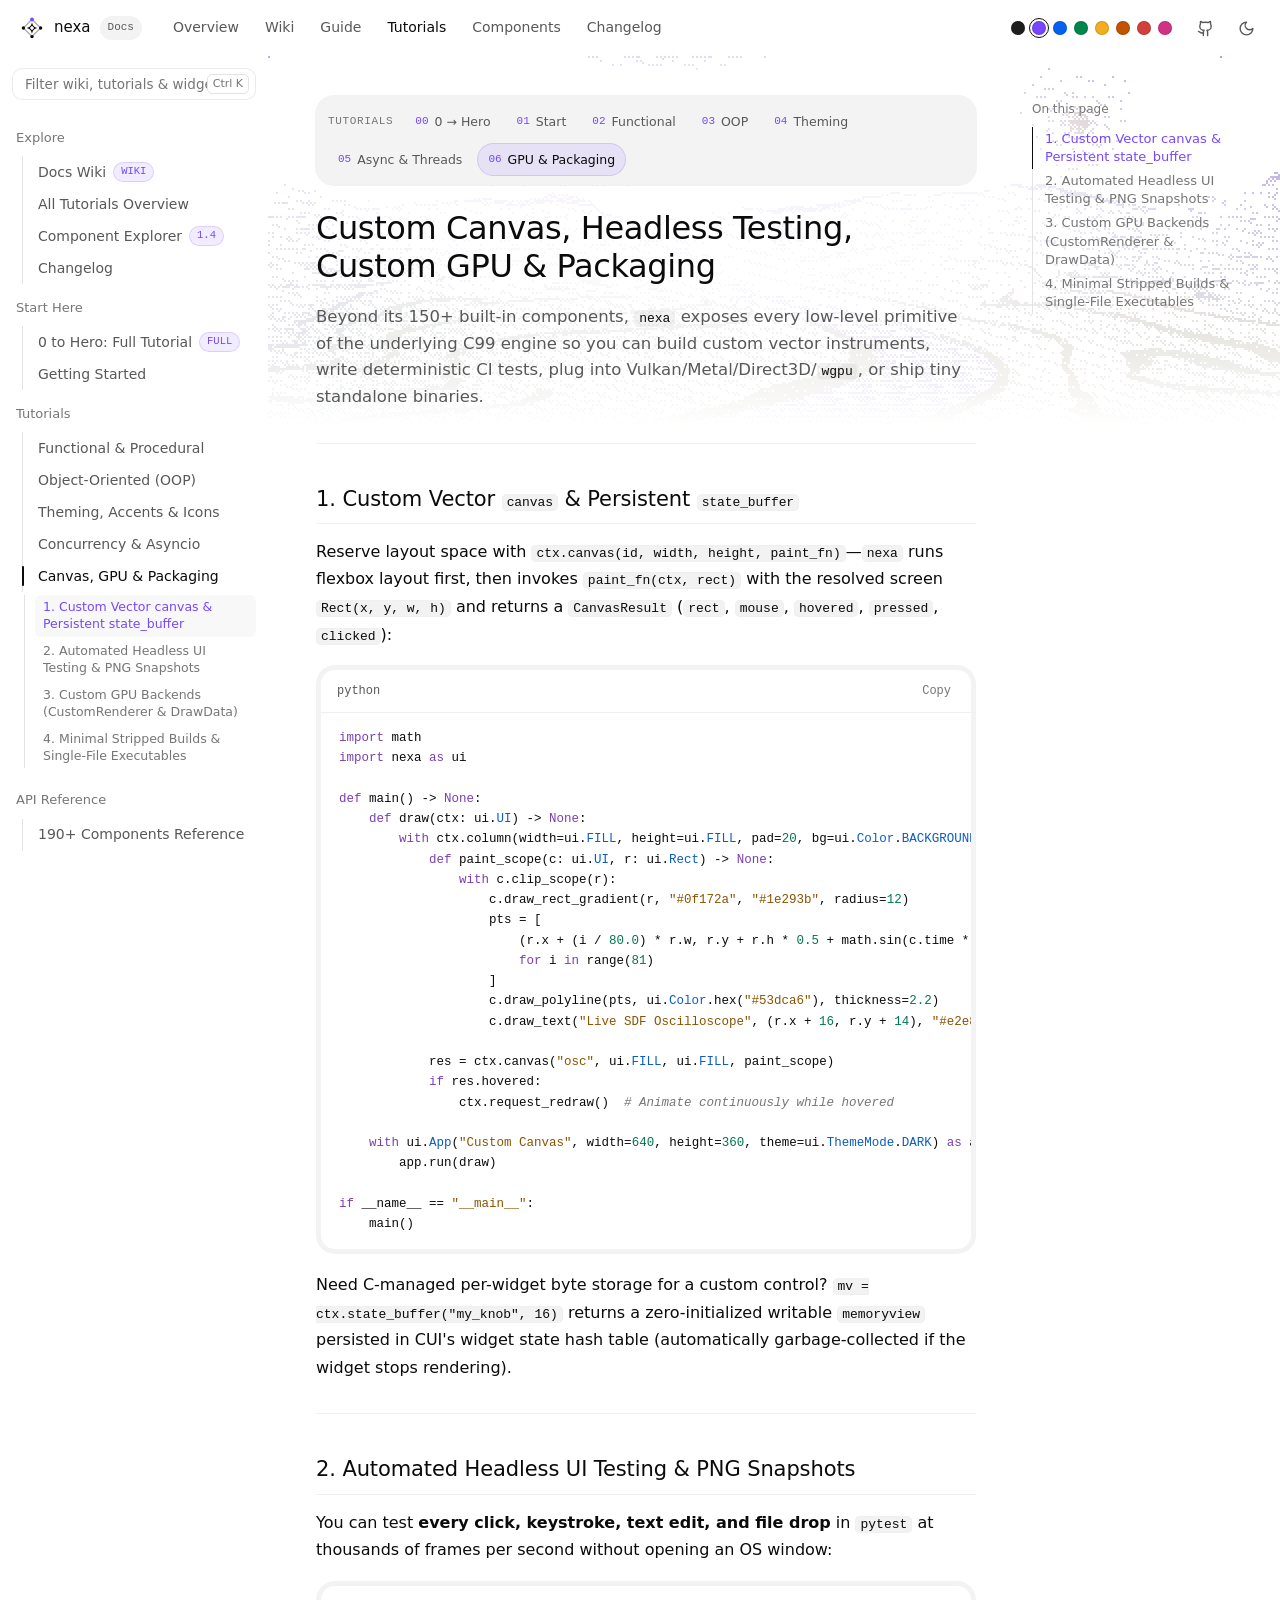
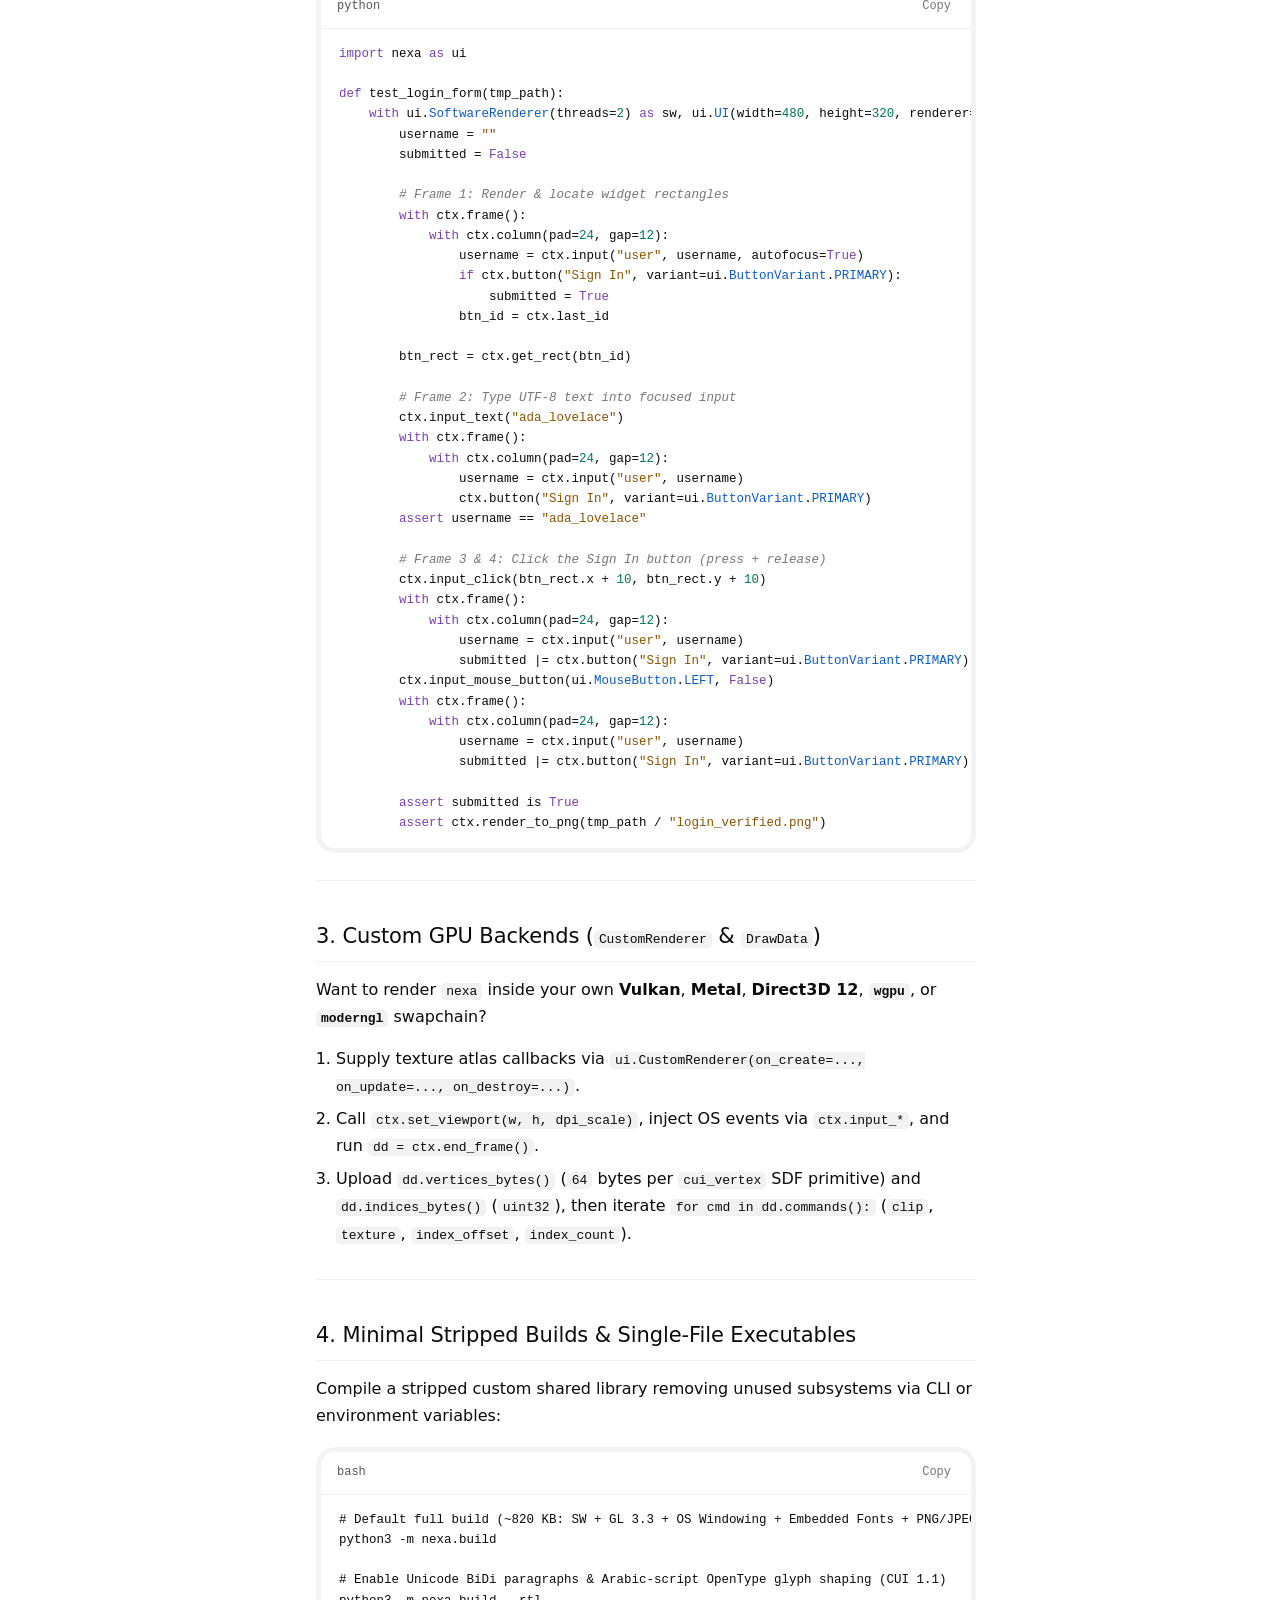
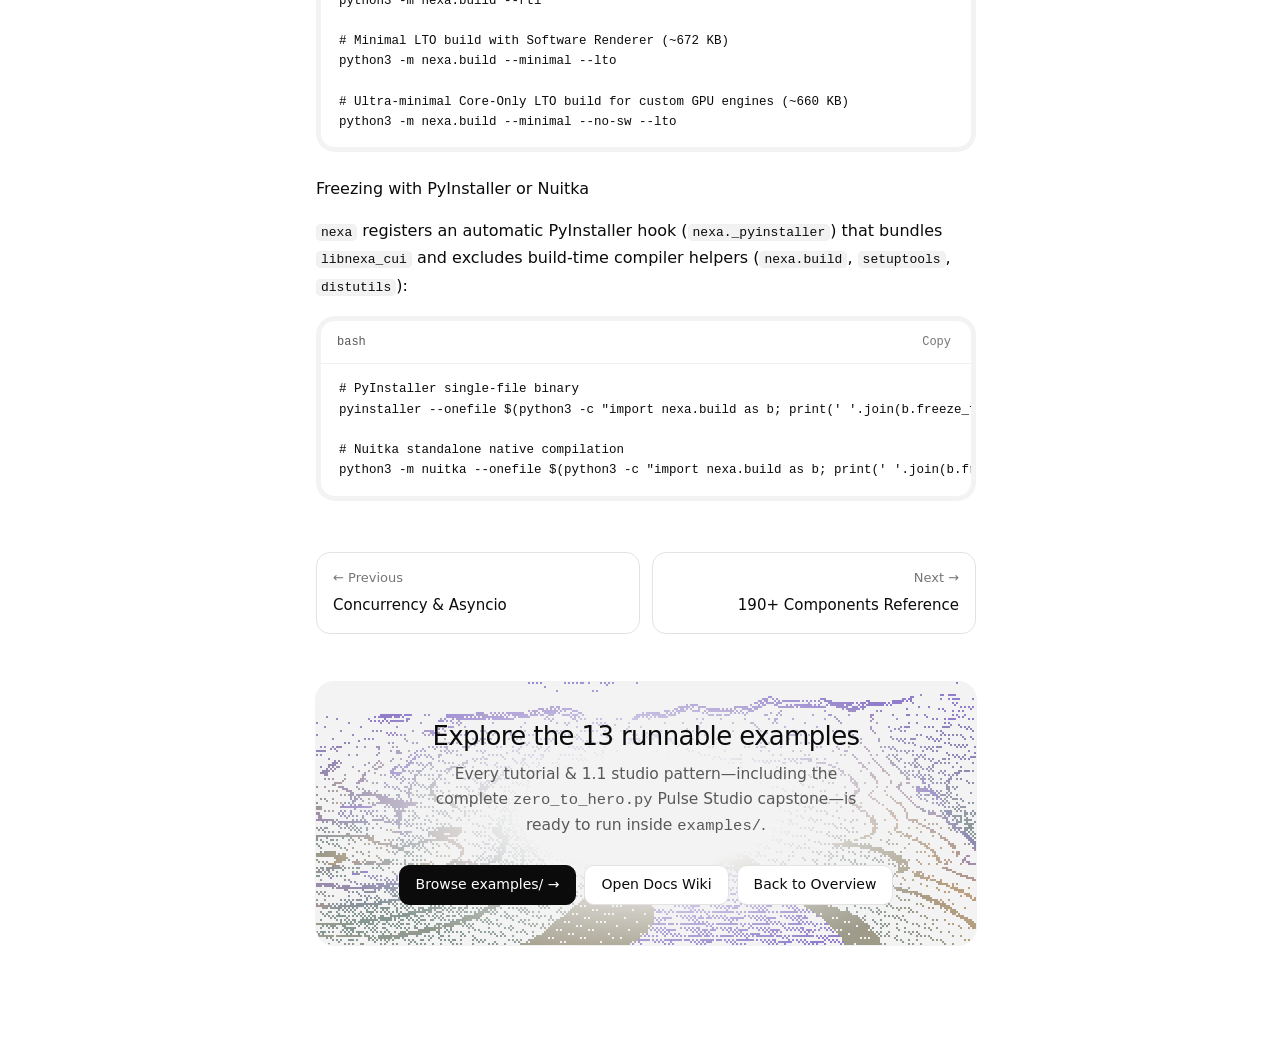
==== commit 12f746a2: "Sync vendored CUI to v1.4.0 and expose the 1.2–1.4 components Engine - csrc/ moves from CUI 1.1.0 to" ====
--- a/docs/advanced-rendering-and-packaging.html
+++ b/docs/advanced-rendering-and-packaging.html
@@ -61,7 +61,7 @@
         <span class="search-kbd">Ctrl K</span>
       </div>
       <div class="search-results" id="docs-search-results"></div>
-      <nav id="docs-sidebar-nav"><div class="sidebar-group-title">Explore</div><a class="sidebar-link" href="wiki.html">Docs Wiki <span class="badge-new">WIKI</span></a><a class="sidebar-link" href="tutorials.html">All Tutorials Overview</a><a class="sidebar-link" href="components.html">Component Explorer <span class="badge-new">1.1</span></a><a class="sidebar-link" href="changelog.html">Changelog</a><div class="sidebar-group-title">Start Here</div><a class="sidebar-link" href="zero-to-hero.html">0 to Hero: Full Tutorial <span class="badge-new">FULL</span></a><a class="sidebar-link" href="getting-started.html">Getting Started</a><div class="sidebar-group-title">Tutorials</div><a class="sidebar-link" href="tutorial-functional.html">Functional &amp; Procedural</a><a class="sidebar-link" href="tutorial-oop.html">Object-Oriented (OOP)</a><a class="sidebar-link" href="theming-and-styling.html">Theming, Accents &amp; Icons</a><a class="sidebar-link" href="concurrency-and-async.html">Concurrency &amp; Asyncio</a><a class="sidebar-link active" href="advanced-rendering-and-packaging.html">Canvas, GPU &amp; Packaging</a><div class="sidebar-sublinks"><a class="sidebar-sublink" href="#1-custom-vector-canvas-persistent-state-buffer" data-anchor="1-custom-vector-canvas-persistent-state-buffer">1. Custom Vector canvas &amp; Persistent state_buffer</a><a class="sidebar-sublink" href="#2-automated-headless-ui-testing-png-snapshots" data-anchor="2-automated-headless-ui-testing-png-snapshots">2. Automated Headless UI Testing &amp; PNG Snapshots</a><a class="sidebar-sublink" href="#3-custom-gpu-backends-customrenderer-drawdata" data-anchor="3-custom-gpu-backends-customrenderer-drawdata">3. Custom GPU Backends (CustomRenderer &amp; DrawData)</a><a class="sidebar-sublink" href="#4-minimal-stripped-builds-single-file-executables" data-anchor="4-minimal-stripped-builds-single-file-executables">4. Minimal Stripped Builds &amp; Single-File Executables</a></div><div class="sidebar-group-title">API Reference</div><a class="sidebar-link" href="components-reference.html">160+ Components Reference</a></nav>
+      <nav id="docs-sidebar-nav"><div class="sidebar-group-title">Explore</div><a class="sidebar-link" href="wiki.html">Docs Wiki <span class="badge-new">WIKI</span></a><a class="sidebar-link" href="tutorials.html">All Tutorials Overview</a><a class="sidebar-link" href="components.html">Component Explorer <span class="badge-new">1.4</span></a><a class="sidebar-link" href="changelog.html">Changelog</a><div class="sidebar-group-title">Start Here</div><a class="sidebar-link" href="zero-to-hero.html">0 to Hero: Full Tutorial <span class="badge-new">FULL</span></a><a class="sidebar-link" href="getting-started.html">Getting Started</a><div class="sidebar-group-title">Tutorials</div><a class="sidebar-link" href="tutorial-functional.html">Functional &amp; Procedural</a><a class="sidebar-link" href="tutorial-oop.html">Object-Oriented (OOP)</a><a class="sidebar-link" href="theming-and-styling.html">Theming, Accents &amp; Icons</a><a class="sidebar-link" href="concurrency-and-async.html">Concurrency &amp; Asyncio</a><a class="sidebar-link active" href="advanced-rendering-and-packaging.html">Canvas, GPU &amp; Packaging</a><div class="sidebar-sublinks"><a class="sidebar-sublink" href="#1-custom-vector-canvas-persistent-state-buffer" data-anchor="1-custom-vector-canvas-persistent-state-buffer">1. Custom Vector canvas &amp; Persistent state_buffer</a><a class="sidebar-sublink" href="#2-automated-headless-ui-testing-png-snapshots" data-anchor="2-automated-headless-ui-testing-png-snapshots">2. Automated Headless UI Testing &amp; PNG Snapshots</a><a class="sidebar-sublink" href="#3-custom-gpu-backends-customrenderer-drawdata" data-anchor="3-custom-gpu-backends-customrenderer-drawdata">3. Custom GPU Backends (CustomRenderer &amp; DrawData)</a><a class="sidebar-sublink" href="#4-minimal-stripped-builds-single-file-executables" data-anchor="4-minimal-stripped-builds-single-file-executables">4. Minimal Stripped Builds &amp; Single-File Executables</a></div><div class="sidebar-group-title">API Reference</div><a class="sidebar-link" href="components-reference.html">190+ Components Reference</a></nav>
     </aside>
 
     <!-- Main Content Area with Procedural Topographic Backdrop -->
@@ -168,7 +168,7 @@
 pyinstaller --onefile $(python3 -c &quot;import nexa.build as b; print(&#x27; &#x27;.join(b.freeze_flags(&#x27;pyinstaller&#x27;)))&quot;) app.py
 
 # Nuitka standalone native compilation
-python3 -m nuitka --onefile $(python3 -c &quot;import nexa.build as b; print(&#x27; &#x27;.join(b.freeze_flags(&#x27;nuitka&#x27;)))&quot;) app.py</code></pre></div><div class="pager-nav"><a class="pager-card prev" href="concurrency-and-async.html"><span>← Previous</span><strong>Concurrency &amp; Asyncio</strong></a><a class="pager-card next" href="components-reference.html"><span>Next →</span><strong>160+ Components Reference</strong></a></div>
+python3 -m nuitka --onefile $(python3 -c &quot;import nexa.build as b; print(&#x27; &#x27;.join(b.freeze_flags(&#x27;nuitka&#x27;)))&quot;) app.py</code></pre></div><div class="pager-nav"><a class="pager-card prev" href="concurrency-and-async.html"><span>← Previous</span><strong>Concurrency &amp; Asyncio</strong></a><a class="pager-card next" href="components-reference.html"><span>Next →</span><strong>190+ Components Reference</strong></a></div>
           </article>
 
           <!-- Subtle Closing Procedural Topographic Band -->
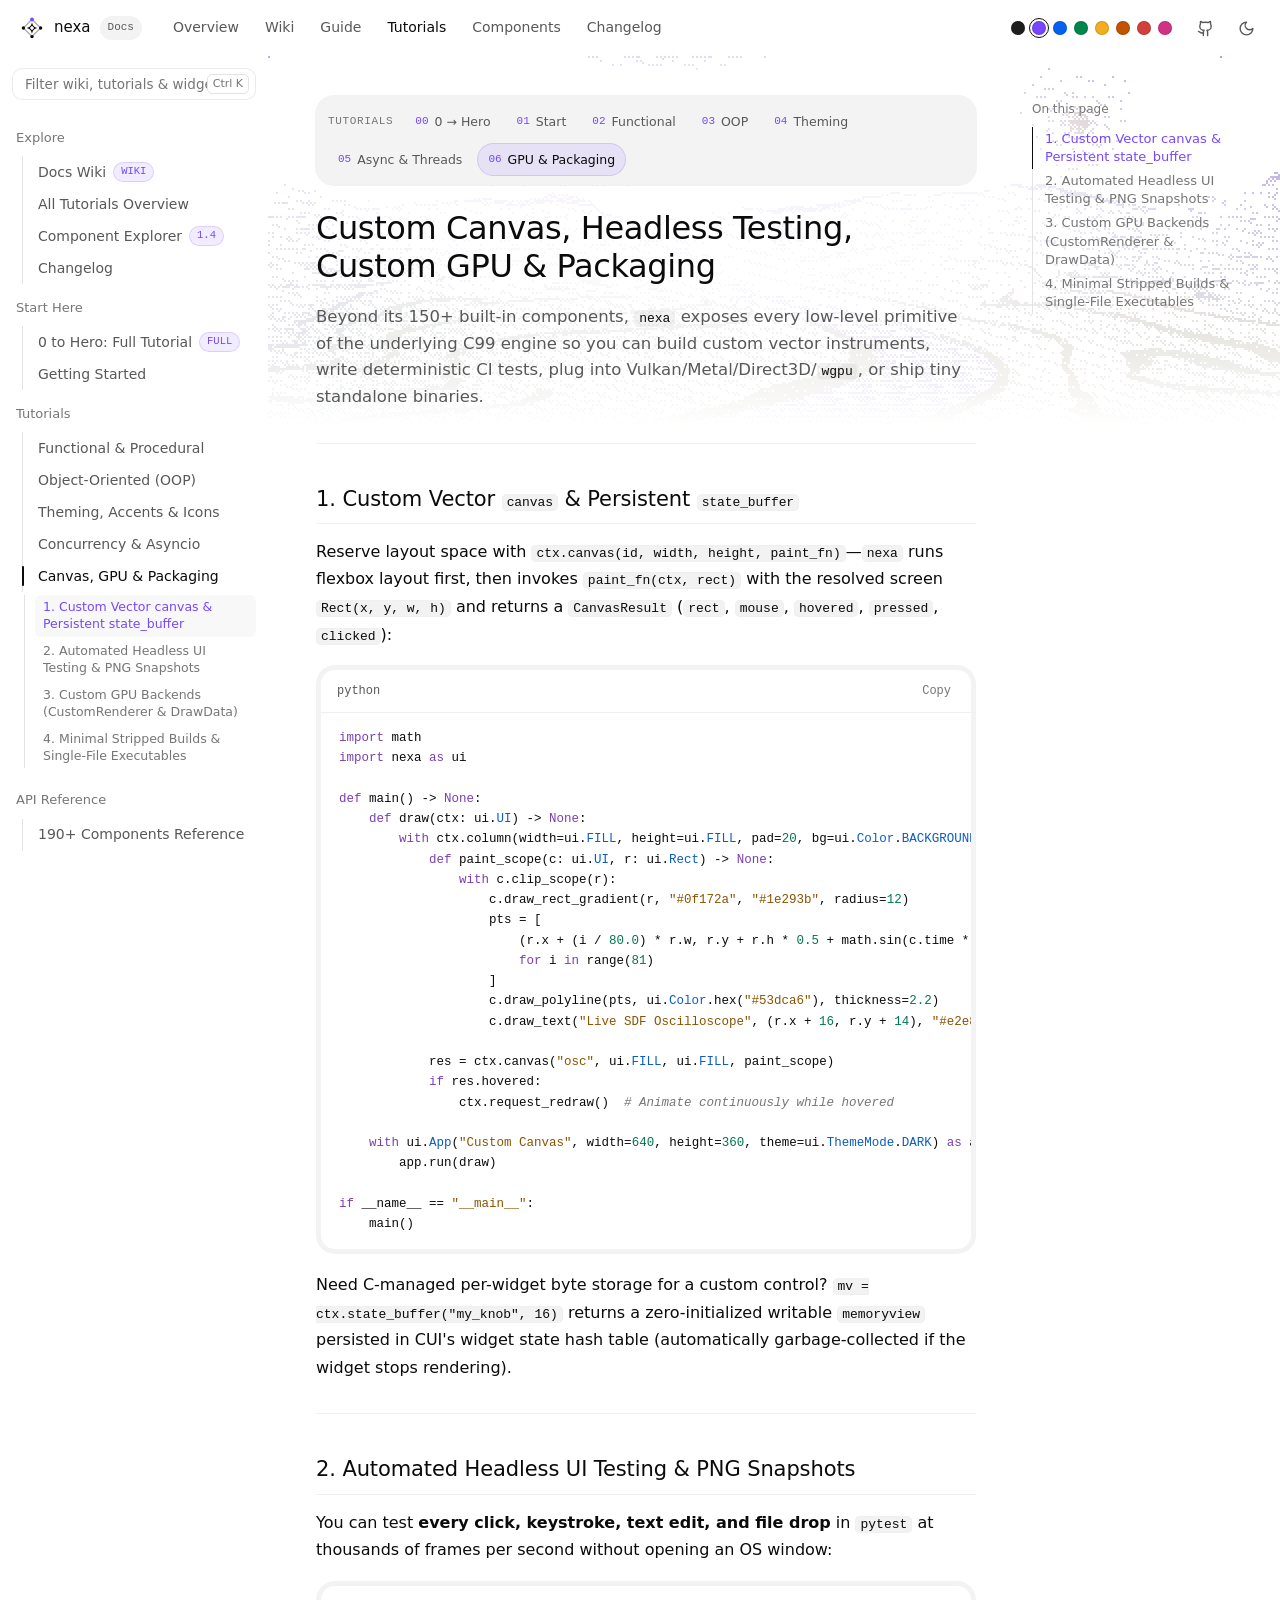
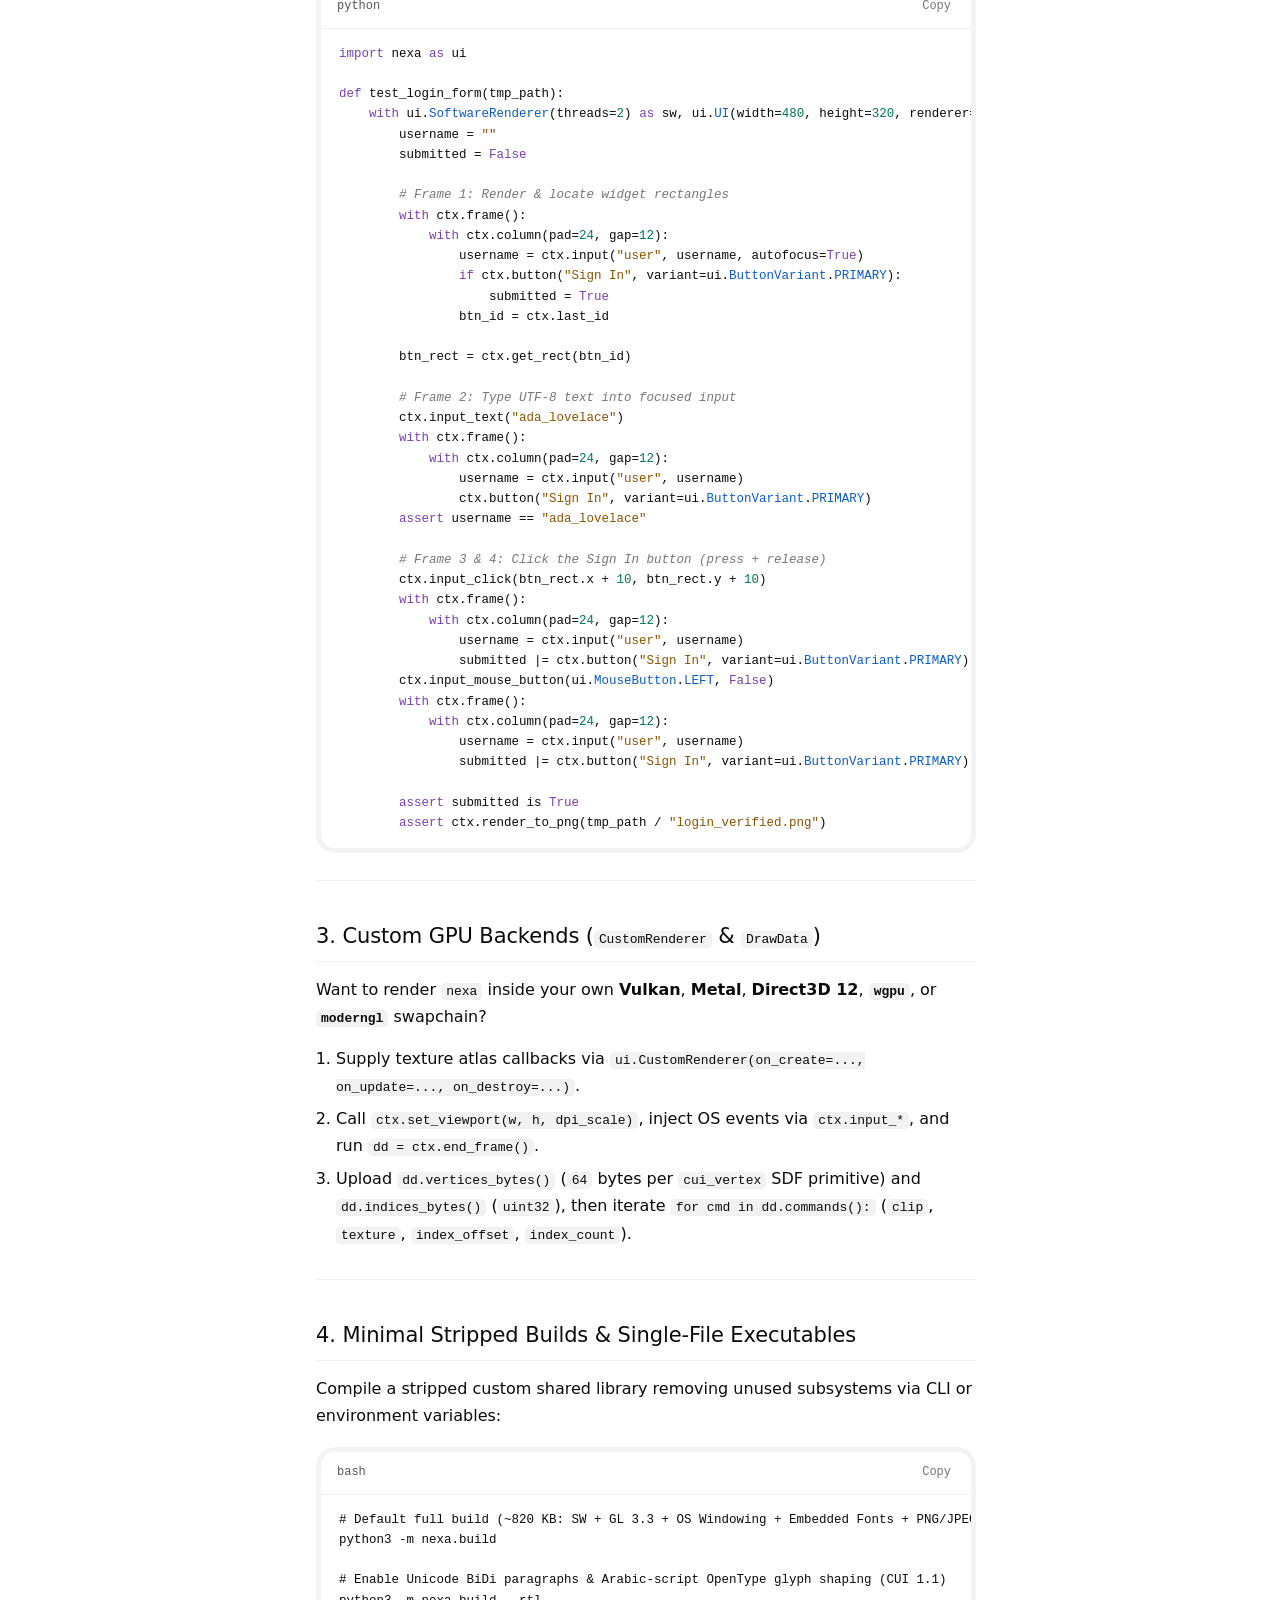
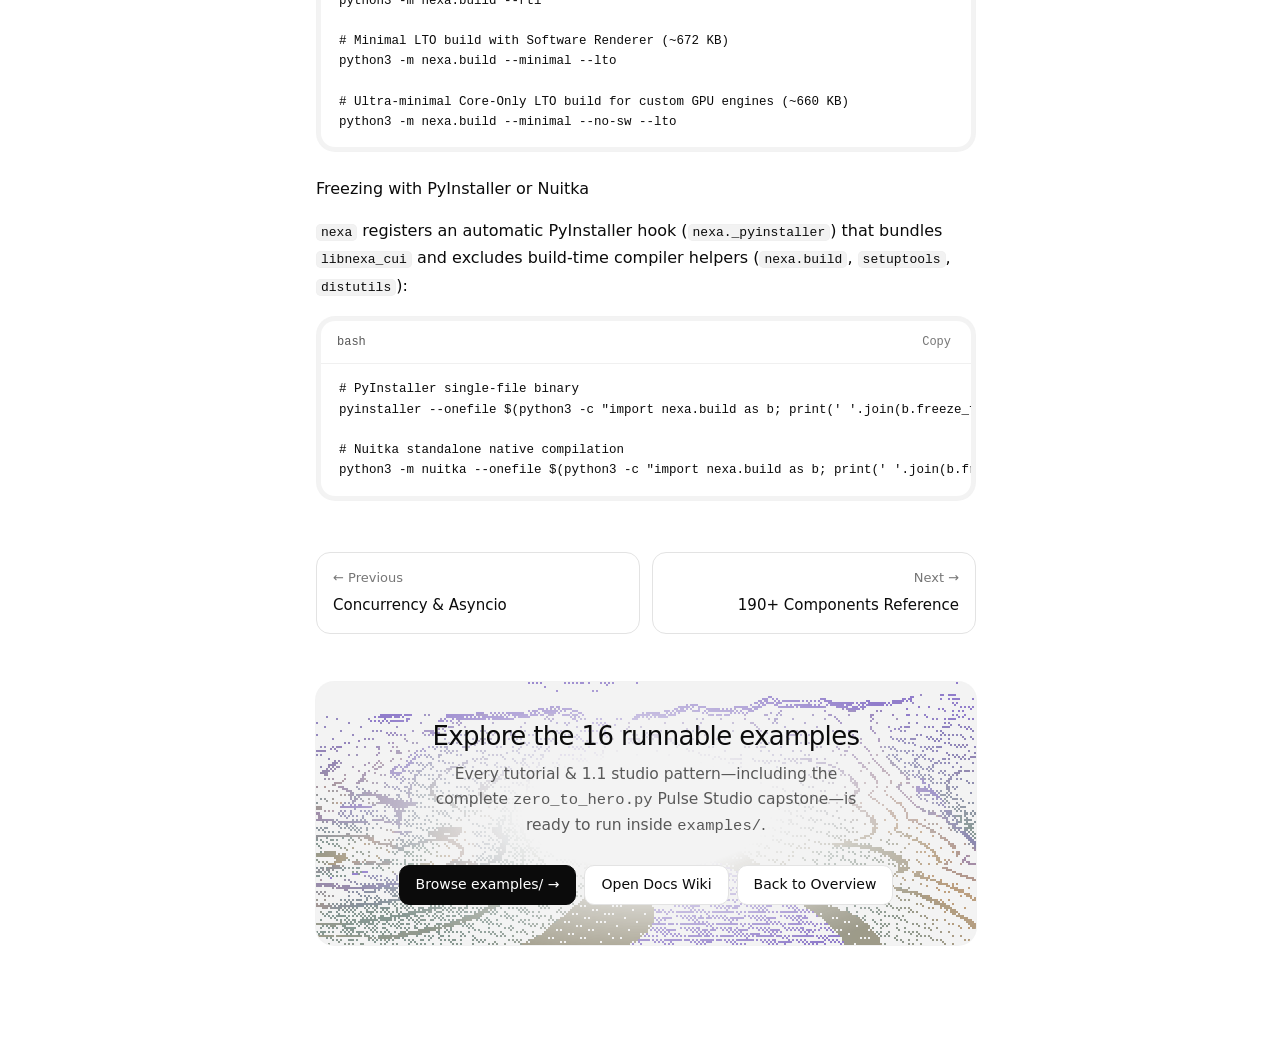
==== commit af6f6bff: "Add examples for the new components and fix two binding lifetime bugs New examples (all run headless" ====
--- a/docs/advanced-rendering-and-packaging.html
+++ b/docs/advanced-rendering-and-packaging.html
@@ -174,7 +174,7 @@
           <!-- Subtle Closing Procedural Topographic Band -->
           <section class="home-cta compact" id="docs-cta-band">
             <div class="home-cta-body">
-              <h2>Explore the 13 runnable examples</h2>
+              <h2>Explore the 16 runnable examples</h2>
               <p>Every tutorial &amp; 1.1 studio pattern—including the complete <code>zero_to_hero.py</code> Pulse Studio capstone—is ready to run inside <code>examples/</code>.</p>
               <div class="hero-actions">
                 <a class="btn btn-primary" href="https://github.com/x017/nexa/tree/main/examples" target="_blank" rel="noopener">Browse examples/ →</a>
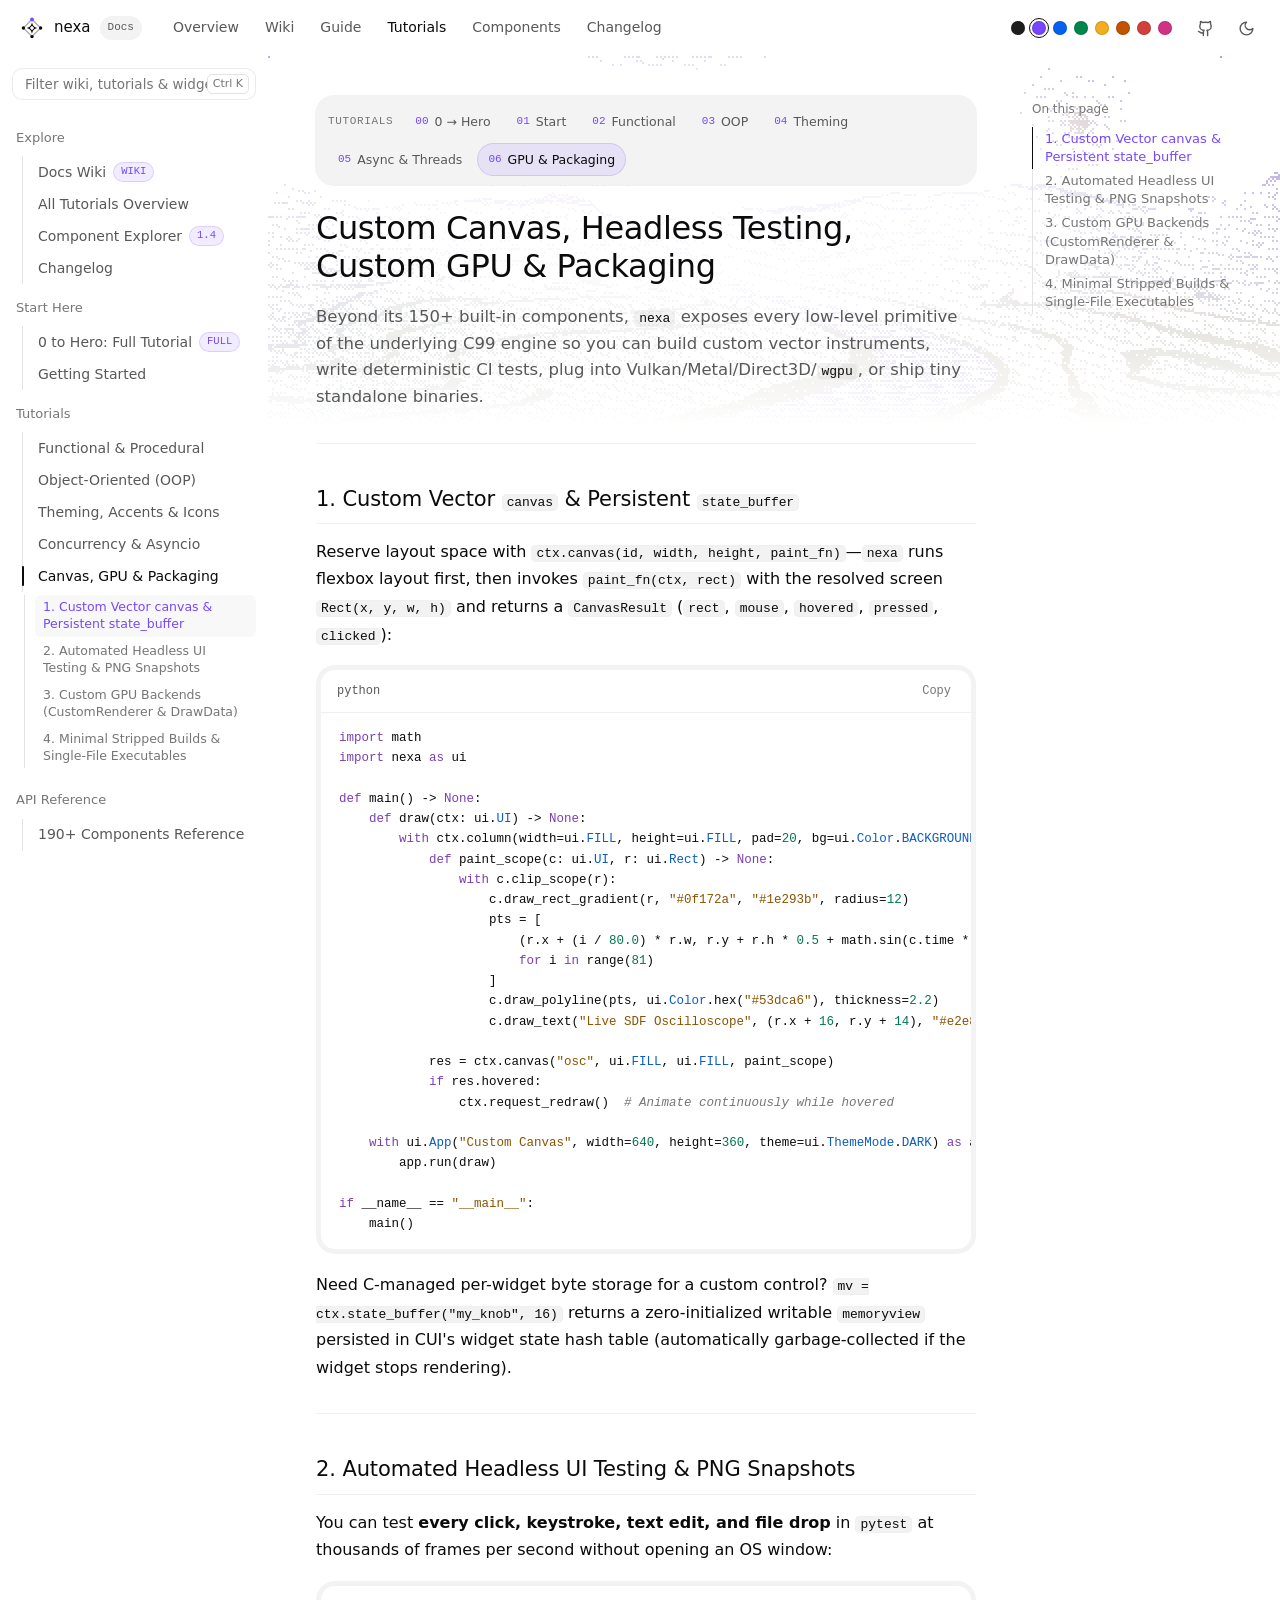
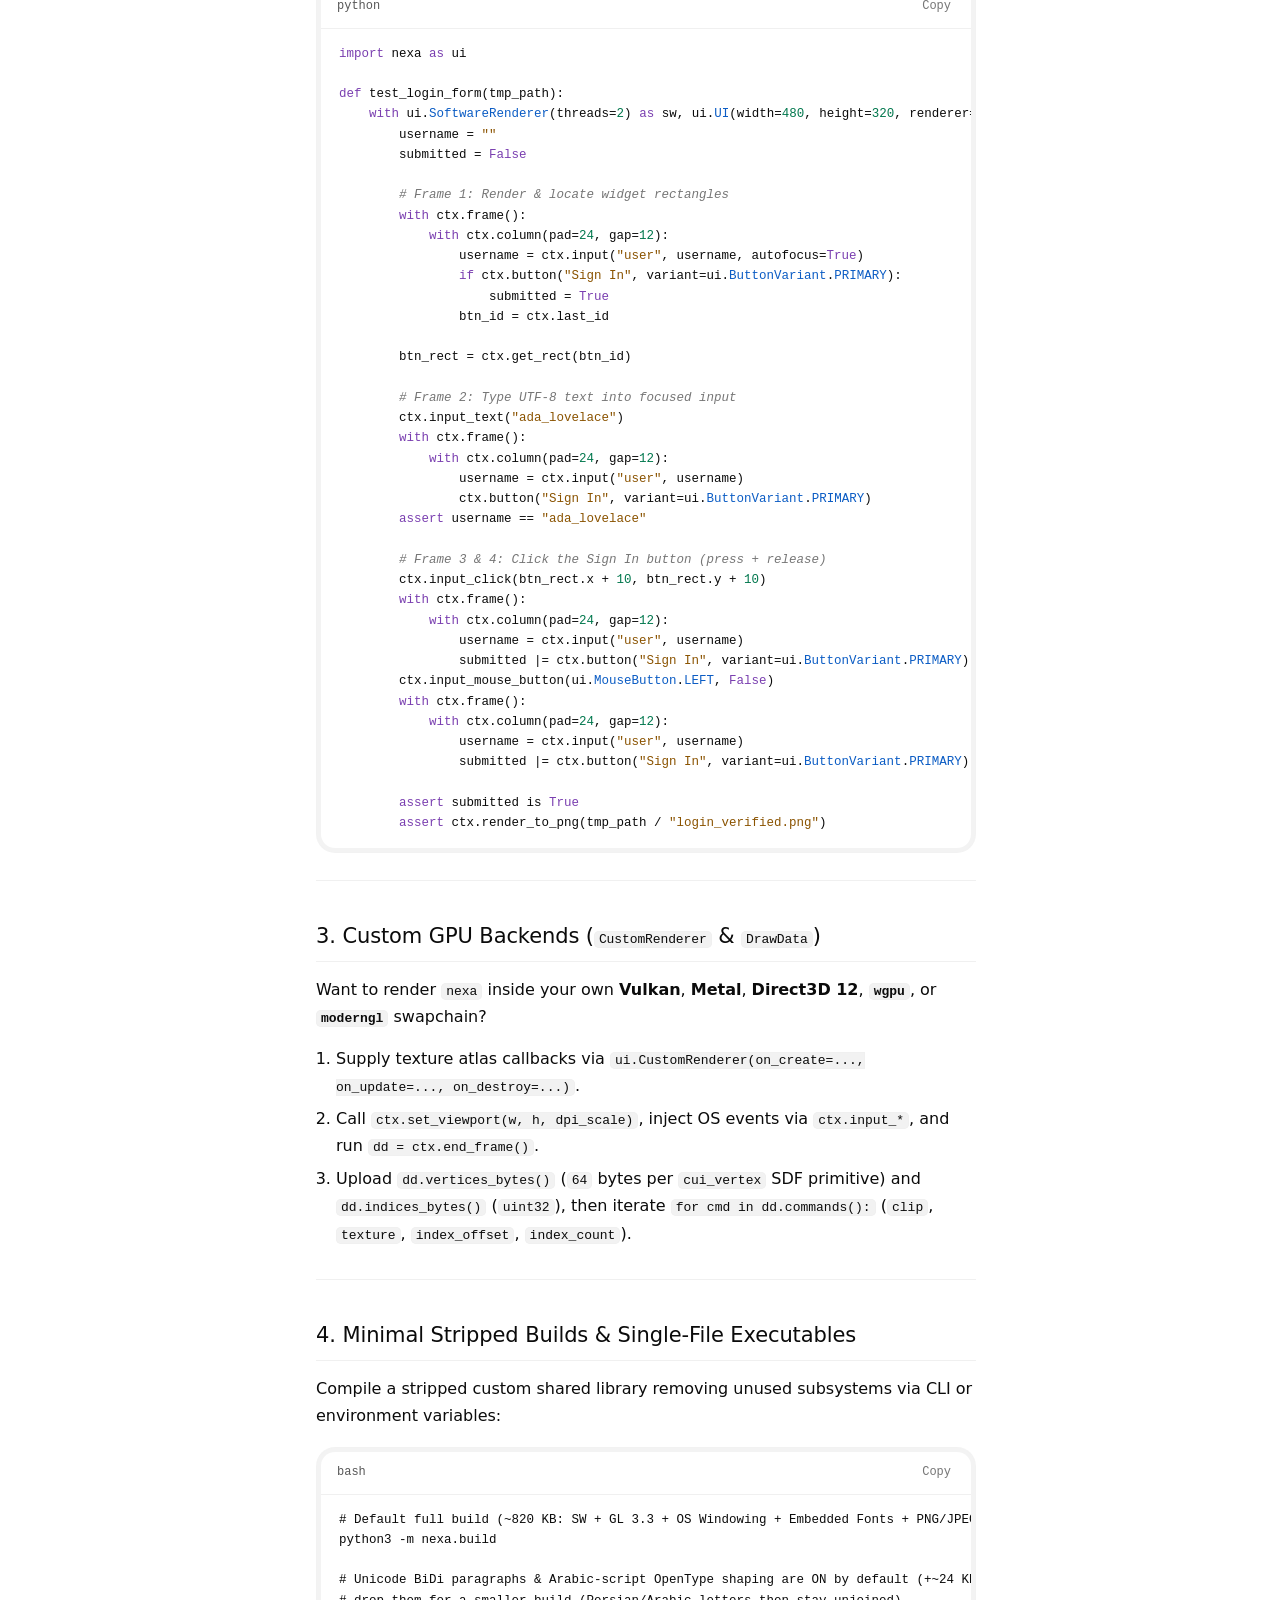
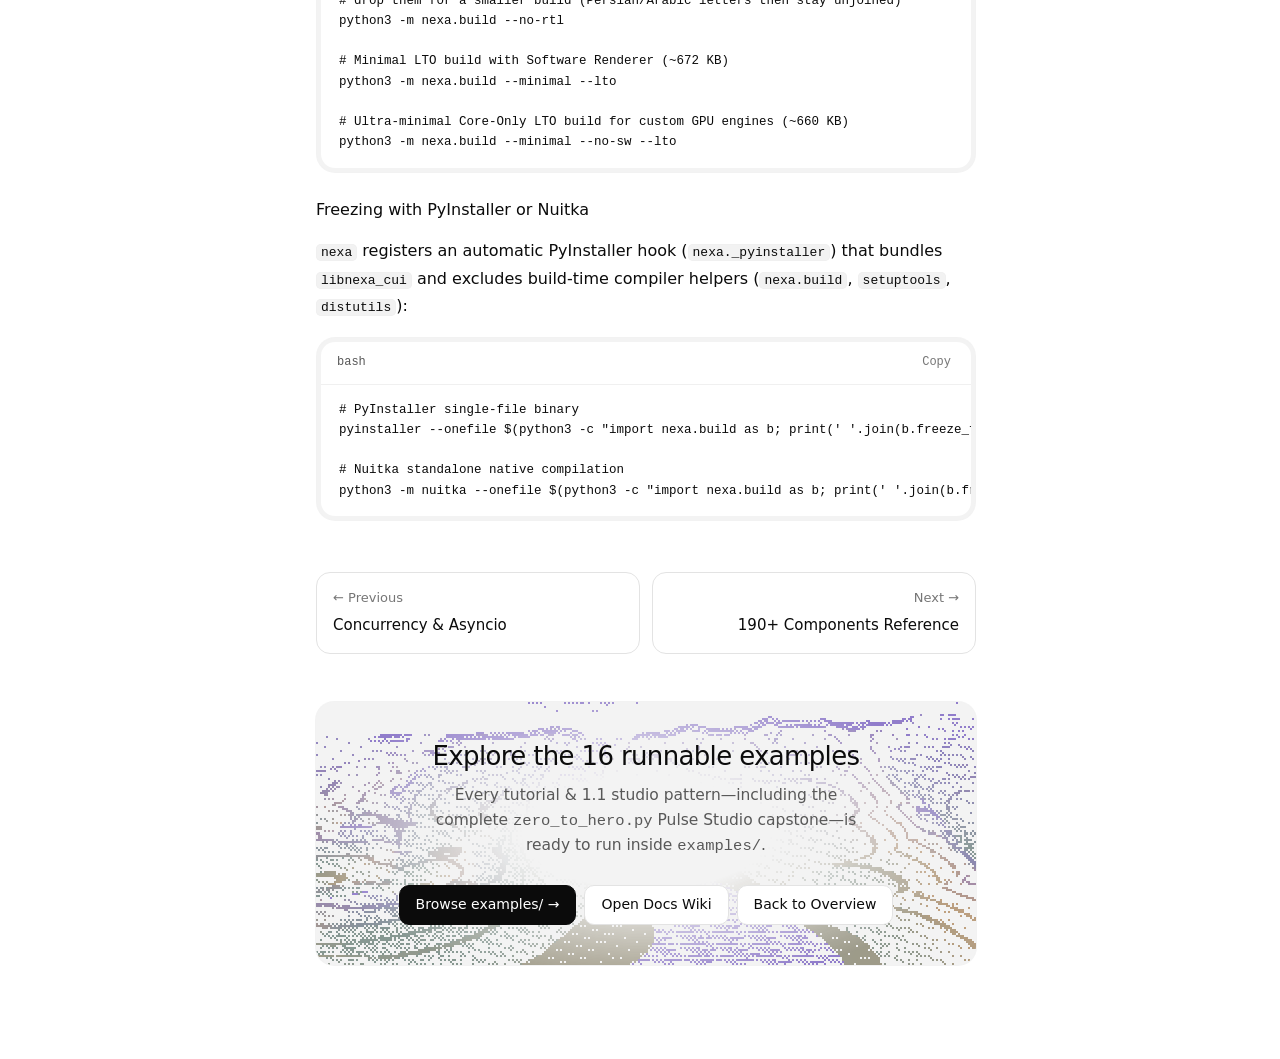
==== commit 8026fc20: "Compile text shaping by default so Persian/Arabic letters join `examples/rtl.py` rendered disconnect" ====
--- a/docs/advanced-rendering-and-packaging.html
+++ b/docs/advanced-rendering-and-packaging.html
@@ -154,8 +154,9 @@
 <div class="code-panel"><div class="code-header"><span>bash</span><button class="copy-mini" data-copy-code="1" type="button">Copy</button></div><pre><code># Default full build (~820 KB: SW + GL 3.3 + OS Windowing + Embedded Fonts + PNG/JPEG + 160+ widgets)
 python3 -m nexa.build
 
-# Enable Unicode BiDi paragraphs &amp; Arabic-script OpenType glyph shaping (CUI 1.1)
-python3 -m nexa.build --rtl
+# Unicode BiDi paragraphs &amp; Arabic-script OpenType shaping are ON by default (+~24 KB);
+# drop them for a smaller build (Persian/Arabic letters then stay unjoined)
+python3 -m nexa.build --no-rtl
 
 # Minimal LTO build with Software Renderer (~672 KB)
 python3 -m nexa.build --minimal --lto
